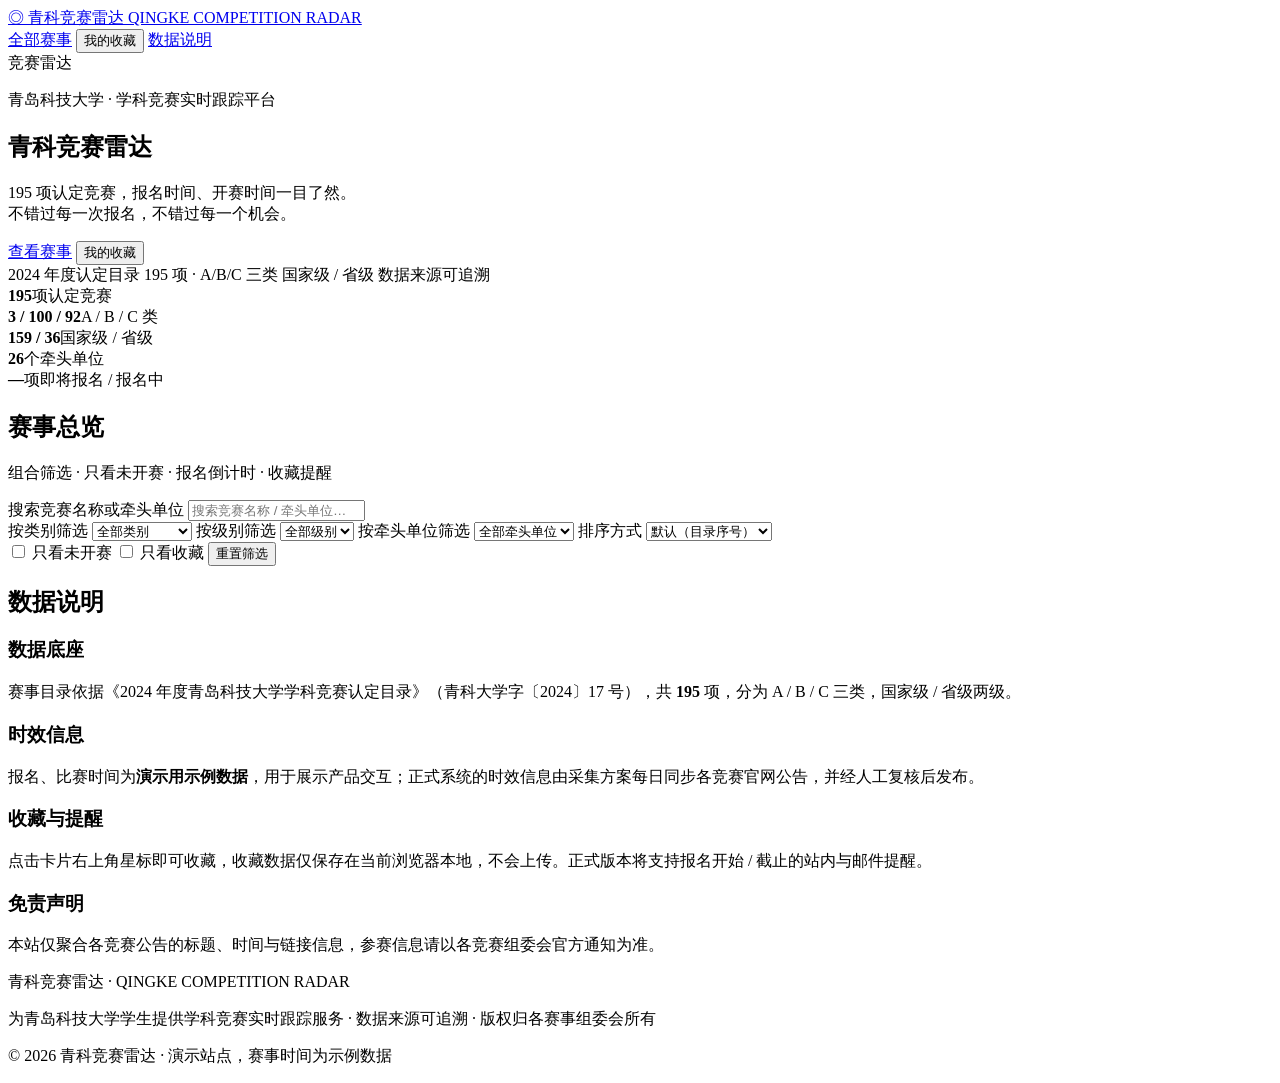
==== index.html @ 85b15bf7 "Add competition radar homepage" ====
<!DOCTYPE html>
<html lang="zh-CN">
<head>
  <meta charset="UTF-8" />
  <meta name="viewport" content="width=device-width, initial-scale=1.0" />
  <title>青科竞赛雷达 | 青岛科技大学学科竞赛实时跟踪平台</title>
  <meta name="description" content="基于《2024 年度青岛科技大学学科竞赛认定目录》（共 195 项）的学科竞赛实时跟踪平台：即将报名、报名中、报名倒计时、分类筛选与收藏提醒。" />
  <link rel="icon" href="favicon.svg" type="image/svg+xml" />
  <link rel="stylesheet" href="style.css" />
</head>
<body>
  <div class="site">
    <header class="topbar">
      <a class="brand" href="#top" id="brand-link">
        <span class="brand-mark" aria-hidden="true">◎</span>
        <span class="brand-name">青科竞赛雷达</span>
        <span class="brand-sub">QINGKE COMPETITION RADAR</span>
      </a>
      <nav class="topnav" aria-label="主导航">
        <a href="#list" id="nav-all">全部赛事</a>
        <button type="button" class="nav-link" id="nav-fav">我的收藏</button>
        <a href="#about" id="nav-about">数据说明</a>
      </nav>
    </header>

    <main id="top">
      <section class="hero">
        <span class="hero-watermark" aria-hidden="true">竞赛雷达</span>
        <div class="hero-inner">
          <p class="hero-eyebrow">青岛科技大学 · 学科竞赛实时跟踪平台</p>
          <h1 class="hero-title">青科竞赛雷达</h1>
          <div class="hero-divider" aria-hidden="true"></div>
          <p class="hero-lead">195 项认定竞赛，报名时间、开赛时间一目了然。<br class="hero-br" />不错过每一次报名，不错过每一个机会。</p>
          <div class="hero-actions">
            <a class="btn btn-primary" href="#list">查看赛事</a>
            <button type="button" class="btn btn-ghost" id="hero-fav">我的收藏</button>
          </div>
          <div class="hero-tags" aria-label="平台说明">
            <span>2024 年度认定目录</span>
            <span>195 项 · A/B/C 三类</span>
            <span>国家级 / 省级</span>
            <span>数据来源可追溯</span>
          </div>
        </div>
      </section>

      <section class="stats-strip" aria-label="数据总览">
        <div class="stat"><strong>195</strong><span>项认定竞赛</span></div>
        <div class="stat"><strong>3 / 100 / 92</strong><span>A / B / C 类</span></div>
        <div class="stat"><strong>159 / 36</strong><span>国家级 / 省级</span></div>
        <div class="stat"><strong>26</strong><span>个牵头单位</span></div>
        <div class="stat stat-hot" id="stat-upcoming"><strong>—</strong><span>项即将报名 / 报名中</span></div>
      </section>

      <section class="list" id="list">
        <div class="list-head">
          <h2 class="section-title">赛事总览</h2>
          <p class="section-sub">组合筛选 · 只看未开赛 · 报名倒计时 · 收藏提醒</p>
        </div>

        <div class="toolbar" role="search" aria-label="赛事筛选">
          <label class="search-box">
            <span class="sr-only">搜索竞赛名称或牵头单位</span>
            <input type="search" id="filter-query" placeholder="搜索竞赛名称 / 牵头单位…" />
          </label>
          <div class="toolbar-selects">
            <label class="select-wrap">
              <span class="sr-only">按类别筛选</span>
              <select id="filter-category">
                <option value="ALL">全部类别</option>
                <option value="A">A 类（重点）</option>
                <option value="B">B 类</option>
                <option value="C">C 类</option>
              </select>
            </label>
            <label class="select-wrap">
              <span class="sr-only">按级别筛选</span>
              <select id="filter-level">
                <option value="ALL">全部级别</option>
                <option value="G">国家级</option>
                <option value="S">省级</option>
              </select>
            </label>
            <label class="select-wrap">
              <span class="sr-only">按牵头单位筛选</span>
              <select id="filter-unit">
                <option value="ALL">全部牵头单位</option>
              </select>
            </label>
            <label class="select-wrap">
              <span class="sr-only">排序方式</span>
              <select id="filter-sort">
                <option value="catalog">默认（目录序号）</option>
                <option value="regEnd">报名截止最近优先</option>
                <option value="eventStart">开赛时间最早优先</option>
              </select>
            </label>
          </div>
          <div class="toolbar-toggles">
            <label class="toggle">
              <input type="checkbox" id="toggle-upcoming" />
              
              <span>只看未开赛</span>
            </label>
            <label class="toggle">
              <input type="checkbox" id="toggle-fav" />
              
              <span>只看收藏</span>
            </label>
            <button type="button" class="btn btn-small btn-ghost" id="btn-reset">重置筛选</button>
          </div>
        </div>

        <p class="result-count" id="result-count" role="status"></p>

        <ul class="cards" id="cards"></ul>

        <div class="empty" id="empty" hidden>
          <div class="empty-radar" aria-hidden="true">◎</div>
          <p>没有符合条件的赛事</p>
          <button type="button" class="btn btn-primary" id="btn-clear">清除全部筛选</button>
        </div>
      </section>

      <section class="about" id="about">
        <h2 class="section-title">数据说明</h2>
        <div class="about-grid">
          <div class="about-card">
            <h3>数据底座</h3>
            <p>赛事目录依据《2024 年度青岛科技大学学科竞赛认定目录》（青科大学字〔2024〕17 号），共 <strong>195</strong> 项，分为 A / B / C 三类，国家级 / 省级两级。</p>
          </div>
          <div class="about-card">
            <h3>时效信息</h3>
            <p>报名、比赛时间为<b>演示用示例数据</b>，用于展示产品交互；正式系统的时效信息由采集方案每日同步各竞赛官网公告，并经人工复核后发布。</p>
          </div>
          <div class="about-card">
            <h3>收藏与提醒</h3>
            <p>点击卡片右上角星标即可收藏，收藏数据仅保存在当前浏览器本地，不会上传。正式版本将支持报名开始 / 截止的站内与邮件提醒。</p>
          </div>
          <div class="about-card">
            <h3>免责声明</h3>
            <p>本站仅聚合各竞赛公告的标题、时间与链接信息，参赛信息请以各竞赛组委会官方通知为准。</p>
          </div>
        </div>
      </section>
    </main>

    <footer class="footer">
      <div class="footer-inner">
        <p class="footer-brand">青科竞赛雷达 · QINGKE COMPETITION RADAR</p>
        <p>为青岛科技大学学生提供学科竞赛实时跟踪服务 · 数据来源可追溯 · 版权归各赛事组委会所有</p>
        <p class="footer-note">© 2026 青科竞赛雷达 · 演示站点，赛事时间为示例数据</p>
      </div>
    </footer>

    <div class="modal-backdrop" id="modal-backdrop" hidden>
      <div class="modal" role="dialog" aria-modal="true" aria-labelledby="modal-title">
        <div class="modal-head">
          <div class="badges" id="modal-badges"></div>
          <button type="button" class="modal-close" id="modal-close" aria-label="关闭详情">✕</button>
        </div>
        <h3 class="modal-title" id="modal-title"></h3>
        <p class="modal-unit" id="modal-unit"></p>
        <dl class="modal-dates" id="modal-dates"></dl>
        <p class="modal-countdown" id="modal-countdown"></p>
        <p class="modal-note" id="modal-note"></p>
        <div class="modal-actions" id="modal-actions"></div>
      </div>
    </div>
  </div>

  <script src="data.js"></script>
  <script src="app.js"></script>
</body>
</html>
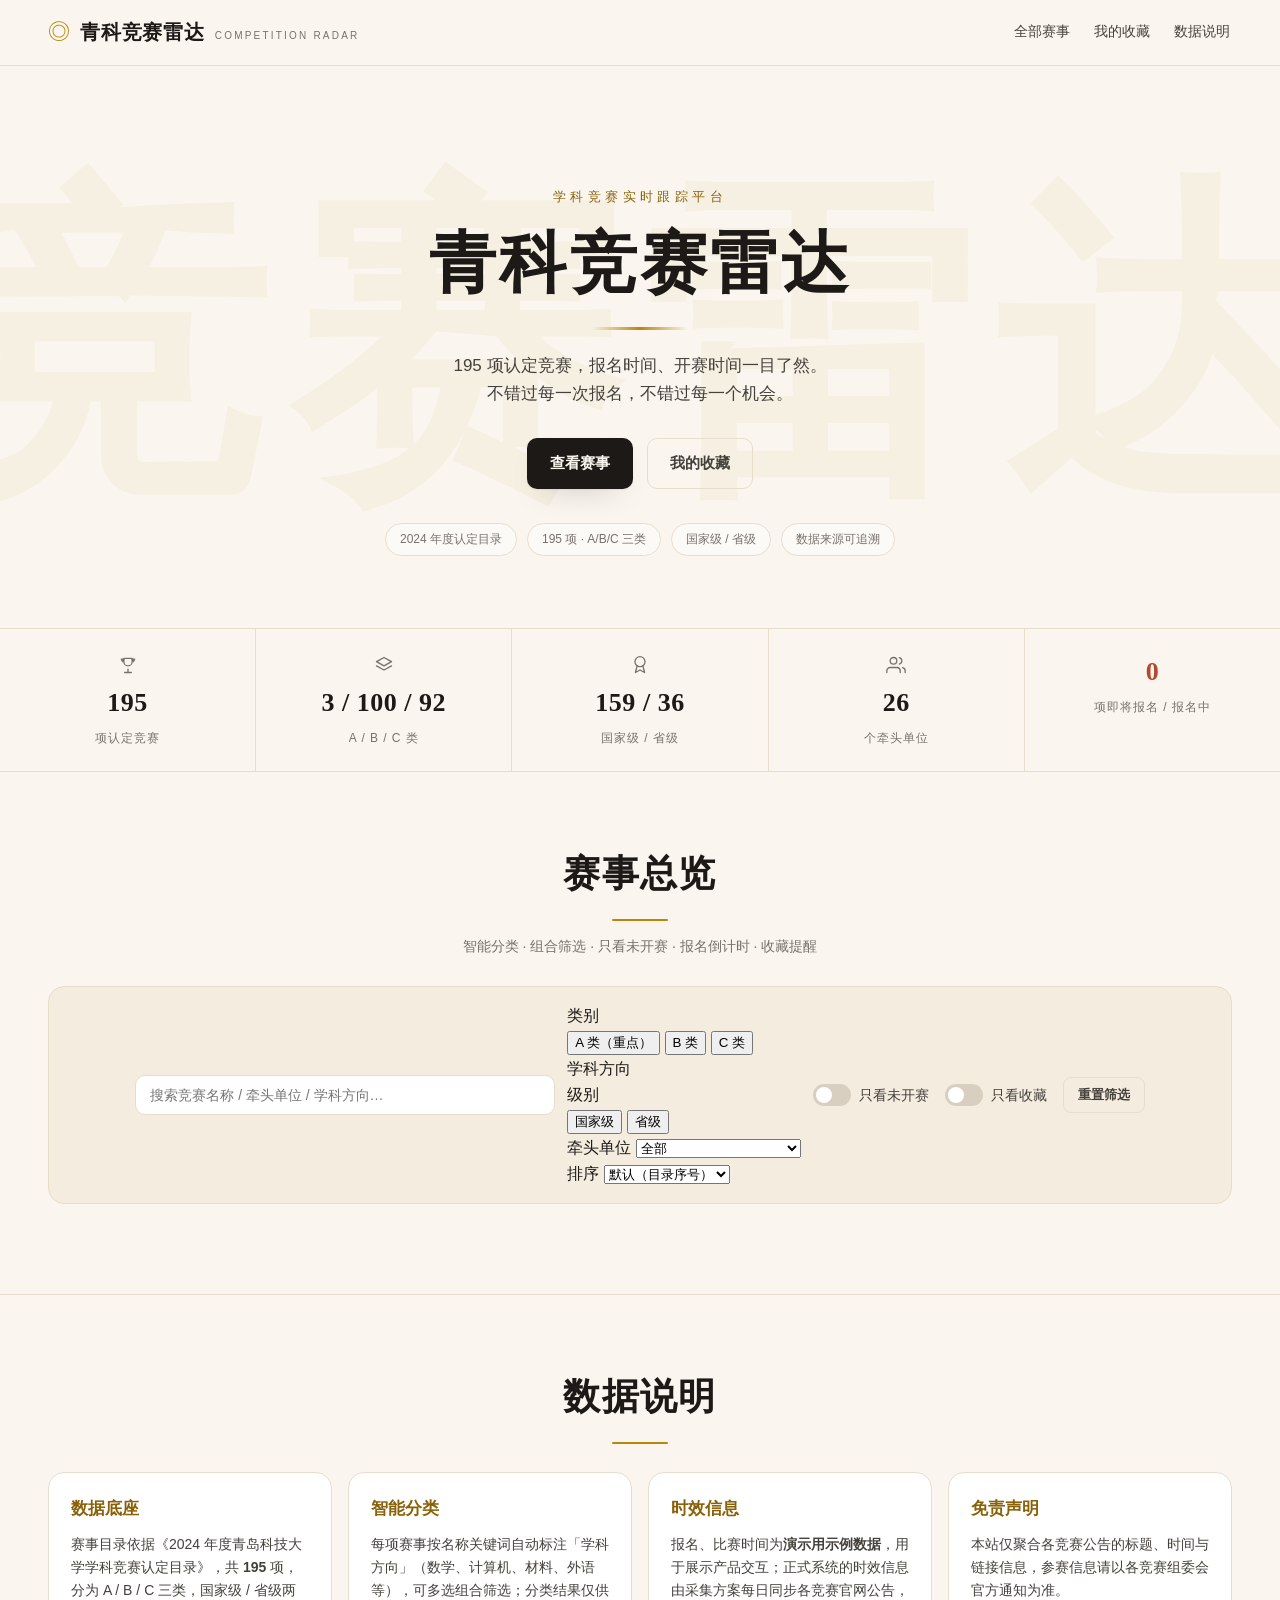
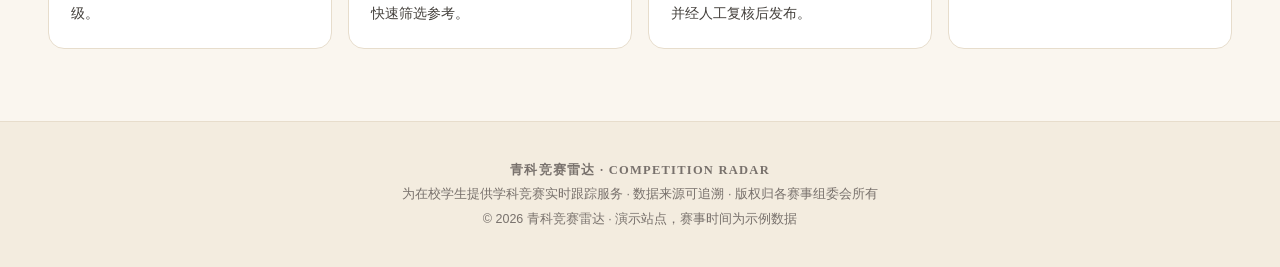
==== commit 55110234: "新版首页：美化统计区 + 智能分类筛选（类别/学科方向/级别多选）" ====
--- a/index.html
+++ b/index.html
@@ -3,8 +3,8 @@
 <head>
   <meta charset="UTF-8" />
   <meta name="viewport" content="width=device-width, initial-scale=1.0" />
-  <title>青科竞赛雷达 | 青岛科技大学学科竞赛实时跟踪平台</title>
-  <meta name="description" content="基于《2024 年度青岛科技大学学科竞赛认定目录》（共 195 项）的学科竞赛实时跟踪平台：即将报名、报名中、报名倒计时、分类筛选与收藏提醒。" />
+  <title>青科竞赛雷达 | 学科竞赛实时跟踪平台</title>
+  <meta name="description" content="学科竞赛实时跟踪平台：即将报名、报名中、报名倒计时、智能分类筛选与收藏提醒。数据可通过导入工具从各类认定目录文件生成。" />
   <link rel="icon" href="favicon.svg" type="image/svg+xml" />
   <link rel="stylesheet" href="style.css" />
 </head>
@@ -14,7 +14,7 @@
       <a class="brand" href="#top" id="brand-link">
         <span class="brand-mark" aria-hidden="true">◎</span>
         <span class="brand-name">青科竞赛雷达</span>
-        <span class="brand-sub">QINGKE COMPETITION RADAR</span>
+        <span class="brand-sub">COMPETITION RADAR</span>
       </a>
       <nav class="topnav" aria-label="主导航">
         <a href="#list" id="nav-all">全部赛事</a>
@@ -27,84 +27,116 @@
       <section class="hero">
         <span class="hero-watermark" aria-hidden="true">竞赛雷达</span>
         <div class="hero-inner">
-          <p class="hero-eyebrow">青岛科技大学 · 学科竞赛实时跟踪平台</p>
+          <p class="hero-eyebrow" id="hero-eyebrow">学科竞赛实时跟踪平台</p>
           <h1 class="hero-title">青科竞赛雷达</h1>
           <div class="hero-divider" aria-hidden="true"></div>
-          <p class="hero-lead">195 项认定竞赛，报名时间、开赛时间一目了然。<br class="hero-br" />不错过每一次报名，不错过每一个机会。</p>
+          <p class="hero-lead" id="hero-lead">195 项认定竞赛，报名时间、开赛时间一目了然。<br class="hero-br" />不错过每一次报名，不错过每一个机会。</p>
           <div class="hero-actions">
             <a class="btn btn-primary" href="#list">查看赛事</a>
             <button type="button" class="btn btn-ghost" id="hero-fav">我的收藏</button>
           </div>
           <div class="hero-tags" aria-label="平台说明">
-            <span>2024 年度认定目录</span>
-            <span>195 项 · A/B/C 三类</span>
-            <span>国家级 / 省级</span>
+            <span id="hero-tag-year">2024 年度认定目录</span>
+            <span id="hero-tag-count">195 项 · A/B/C 三类</span>
+            <span id="hero-tag-level">国家级 / 省级</span>
             <span>数据来源可追溯</span>
           </div>
         </div>
       </section>
 
       <section class="stats-strip" aria-label="数据总览">
-        <div class="stat"><strong>195</strong><span>项认定竞赛</span></div>
-        <div class="stat"><strong>3 / 100 / 92</strong><span>A / B / C 类</span></div>
-        <div class="stat"><strong>159 / 36</strong><span>国家级 / 省级</span></div>
-        <div class="stat"><strong>26</strong><span>个牵头单位</span></div>
-        <div class="stat stat-hot" id="stat-upcoming"><strong>—</strong><span>项即将报名 / 报名中</span></div>
+        <div class="stat">
+          <span class="stat-icon" aria-hidden="true">
+            <svg viewBox="0 0 24 24" width="20" height="20" fill="none" stroke="currentColor" stroke-width="1.6" stroke-linecap="round" stroke-linejoin="round"><path d="M8 21h8M12 17v4M7 4h10v4a5 5 0 0 1-10 0V4z"/><path d="M17 5h3l-1.5 3L17 5zM7 5H4l1.5 3L7 5z"/></svg>
+          </span>
+          <strong class="stat-num" id="stat-total">195</strong>
+          <span class="stat-label">项认定竞赛</span>
+        </div>
+        <div class="stat">
+          <span class="stat-icon" aria-hidden="true">
+            <svg viewBox="0 0 24 24" width="20" height="20" fill="none" stroke="currentColor" stroke-width="1.6" stroke-linecap="round" stroke-linejoin="round"><path d="M12 3l9 5-9 5-9-5 9-5z"/><path d="M3 13l9 5 9-5"/></svg>
+          </span>
+          <strong class="stat-num">3 / 100 / 92</strong>
+          <span class="stat-label">A / B / C 类</span>
+        </div>
+        <div class="stat">
+          <span class="stat-icon" aria-hidden="true">
+            <svg viewBox="0 0 24 24" width="20" height="20" fill="none" stroke="currentColor" stroke-width="1.6" stroke-linecap="round" stroke-linejoin="round"><circle cx="12" cy="8" r="6"/><path d="M15.5 13l2 8-5.5-3-5.5 3 2-8"/></svg>
+          </span>
+          <strong class="stat-num">159 / 36</strong>
+          <span class="stat-label">国家级 / 省级</span>
+        </div>
+        <div class="stat">
+          <span class="stat-icon" aria-hidden="true">
+            <svg viewBox="0 0 24 24" width="20" height="20" fill="none" stroke="currentColor" stroke-width="1.6" stroke-linecap="round" stroke-linejoin="round"><path d="M17 21v-2a4 4 0 0 0-4-4H5a4 4 0 0 0-4 4v2"/><circle cx="9" cy="7" r="4"/><path d="M23 21v-2a4 4 0 0 0-3-3.87M16 3.13a4 4 0 0 1 0 7.75"/></svg>
+          </span>
+          <strong class="stat-num" id="stat-units">26</strong>
+          <span class="stat-label">个牵头单位</span>
+        </div>
+        <div class="stat stat-hot" id="stat-upcoming">
+          <span class="stat-icon" aria-hidden="true">
+            <svg viewBox="0 0 24 24" width="20" height="20" fill="none" stroke="currentColor" stroke-width="1.6" stroke-linecap="round" stroke-linejoin="round"><path d="M18 8a6 6 0 0 0-12 0c0 7-3 9-3 9h18s-3-2-3-9"/><path d="M13.7 21a2 2 0 0 1-3.4 0"/></svg>
+          </span>
+          <strong class="stat-num">—</strong>
+          <span class="stat-label">项即将报名 / 报名中</span>
+        </div>
       </section>
 
       <section class="list" id="list">
         <div class="list-head">
           <h2 class="section-title">赛事总览</h2>
-          <p class="section-sub">组合筛选 · 只看未开赛 · 报名倒计时 · 收藏提醒</p>
+          <p class="section-sub">智能分类 · 组合筛选 · 只看未开赛 · 报名倒计时 · 收藏提醒</p>
         </div>
 
         <div class="toolbar" role="search" aria-label="赛事筛选">
           <label class="search-box">
             <span class="sr-only">搜索竞赛名称或牵头单位</span>
-            <input type="search" id="filter-query" placeholder="搜索竞赛名称 / 牵头单位…" />
+            <input type="search" id="filter-query" placeholder="搜索竞赛名称 / 牵头单位 / 学科方向…" />
           </label>
-          <div class="toolbar-selects">
-            <label class="select-wrap">
-              <span class="sr-only">按类别筛选</span>
-              <select id="filter-category">
-                <option value="ALL">全部类别</option>
-                <option value="A">A 类（重点）</option>
-                <option value="B">B 类</option>
-                <option value="C">C 类</option>
+
+          <div class="chip-groups">
+            <div class="chip-group">
+              <span class="chip-group-label">类别</span>
+              <div class="chips" id="chips-category" role="group" aria-label="按类别多选">
+                <button type="button" class="chip" data-cat="A">A 类（重点）</button>
+                <button type="button" class="chip" data-cat="B">B 类</button>
+                <button type="button" class="chip" data-cat="C">C 类</button>
+              </div>
+            </div>
+            <div class="chip-group">
+              <span class="chip-group-label">学科方向</span>
+              <div class="chips chips-fields" id="chips-field" role="group" aria-label="按学科方向多选"></div>
+            </div>
+            <div class="chip-group">
+              <span class="chip-group-label">级别</span>
+              <div class="chips" id="chips-level" role="group" aria-label="按级别多选">
+                <button type="button" class="chip" data-level="G">国家级</button>
+                <button type="button" class="chip" data-level="S">省级</button>
+              </div>
+            </div>
+            <div class="chip-group">
+              <span class="chip-group-label">牵头单位</span>
+              <select id="filter-unit" class="select">
+                <option value="ALL">全部</option>
               </select>
-            </label>
-            <label class="select-wrap">
-              <span class="sr-only">按级别筛选</span>
-              <select id="filter-level">
-                <option value="ALL">全部级别</option>
-                <option value="G">国家级</option>
-                <option value="S">省级</option>
-              </select>
-            </label>
-            <label class="select-wrap">
-              <span class="sr-only">按牵头单位筛选</span>
-              <select id="filter-unit">
-                <option value="ALL">全部牵头单位</option>
-              </select>
-            </label>
-            <label class="select-wrap">
-              <span class="sr-only">排序方式</span>
-              <select id="filter-sort">
+            </div>
+            <div class="chip-group">
+              <span class="chip-group-label">排序</span>
+              <select id="filter-sort" class="select">
                 <option value="catalog">默认（目录序号）</option>
                 <option value="regEnd">报名截止最近优先</option>
                 <option value="eventStart">开赛时间最早优先</option>
               </select>
-            </label>
-          </div>
+            </div>
+          </div>
+
           <div class="toolbar-toggles">
             <label class="toggle">
               <input type="checkbox" id="toggle-upcoming" />
-              
               <span>只看未开赛</span>
             </label>
             <label class="toggle">
               <input type="checkbox" id="toggle-fav" />
-              
               <span>只看收藏</span>
             </label>
             <button type="button" class="btn btn-small btn-ghost" id="btn-reset">重置筛选</button>
@@ -127,17 +159,17 @@
         <div class="about-grid">
           <div class="about-card">
             <h3>数据底座</h3>
-            <p>赛事目录依据《2024 年度青岛科技大学学科竞赛认定目录》（青科大学字〔2024〕17 号），共 <strong>195</strong> 项，分为 A / B / C 三类，国家级 / 省级两级。</p>
+            <p id="about-base">赛事目录依据《2024 年度青岛科技大学学科竞赛认定目录》，共 <strong>195</strong> 项，分为 A / B / C 三类，国家级 / 省级两级。</p>
+          </div>
+          <div class="about-card">
+            <h3>智能分类</h3>
+            <p>每项赛事按名称关键词自动标注「学科方向」（数学、计算机、材料、外语等），可多选组合筛选；分类结果仅供快速筛选参考。</p>
           </div>
           <div class="about-card">
             <h3>时效信息</h3>
             <p>报名、比赛时间为<b>演示用示例数据</b>，用于展示产品交互；正式系统的时效信息由采集方案每日同步各竞赛官网公告，并经人工复核后发布。</p>
           </div>
           <div class="about-card">
-            <h3>收藏与提醒</h3>
-            <p>点击卡片右上角星标即可收藏，收藏数据仅保存在当前浏览器本地，不会上传。正式版本将支持报名开始 / 截止的站内与邮件提醒。</p>
-          </div>
-          <div class="about-card">
             <h3>免责声明</h3>
             <p>本站仅聚合各竞赛公告的标题、时间与链接信息，参赛信息请以各竞赛组委会官方通知为准。</p>
           </div>
@@ -147,8 +179,8 @@
 
     <footer class="footer">
       <div class="footer-inner">
-        <p class="footer-brand">青科竞赛雷达 · QINGKE COMPETITION RADAR</p>
-        <p>为青岛科技大学学生提供学科竞赛实时跟踪服务 · 数据来源可追溯 · 版权归各赛事组委会所有</p>
+        <p class="footer-brand">青科竞赛雷达 · COMPETITION RADAR</p>
+        <p>为在校学生提供学科竞赛实时跟踪服务 · 数据来源可追溯 · 版权归各赛事组委会所有</p>
         <p class="footer-note">© 2026 青科竞赛雷达 · 演示站点，赛事时间为示例数据</p>
       </div>
     </footer>
--- a/style.css
+++ b/style.css
@@ -0,0 +1,267 @@
+/* ============================================================
+   青科竞赛雷达 · Design System v4.6
+   风格：Exaggerated Minimalism（夸张极简）
+   纸张暖白 + 墨黑 + 金线，中文衬线大标题
+   ============================================================ */
+
+:root {
+  --paper: #faf6ef;
+  --paper-2: #f3ecdf;
+  --ink: #1c1917;
+  --ink-2: #44403c;
+  --muted: #78716c;
+  --line: #e7ddcc;
+  --gold: #b8860b;
+  --gold-deep: #8a6108;
+  --gold-soft: #f0e3c2;
+  --cat-a: #b5482d;
+  --cat-b: #2f5da8;
+  --cat-c: #3e7a4e;
+  --ok: #2f7d4f;
+  --warn: #b8860b;
+  --shadow: 0 1px 2px rgba(28, 25, 23, 0.05), 0 12px 32px -18px rgba(28, 25, 23, 0.35);
+  --shadow-lift: 0 2px 6px rgba(28, 25, 23, 0.07), 0 22px 44px -20px rgba(28, 25, 23, 0.4);
+  --font-serif: "Noto Serif SC", "Source Han Serif SC", "Songti SC", "STSong", "SimSun", serif;
+  --font-sans: -apple-system, BlinkMacSystemFont, "PingFang SC", "Microsoft YaHei", "Segoe UI", sans-serif;
+}
+
+* { box-sizing: border-box; }
+html { scroll-behavior: smooth; }
+body {
+  margin: 0;
+  background: var(--paper);
+  color: var(--ink);
+  font-family: var(--font-sans);
+  line-height: 1.65;
+  -webkit-font-smoothing: antialiased;
+}
+a { color: inherit; }
+button { font-family: inherit; cursor: pointer; }
+:focus-visible { outline: 2px solid var(--gold); outline-offset: 2px; border-radius: 4px; }
+
+.sr-only {
+  position: absolute; width: 1px; height: 1px; padding: 0; margin: -1px;
+  overflow: hidden; clip: rect(0 0 0 0); white-space: nowrap; border: 0;
+}
+
+/* 顶栏 */
+.topbar {
+  position: sticky; top: 0; z-index: 40;
+  display: flex; align-items: center; justify-content: space-between; gap: 16px;
+  padding: 14px clamp(16px, 4vw, 48px);
+  background: rgba(250, 246, 239, 0.86);
+  backdrop-filter: blur(10px);
+  border-bottom: 1px solid var(--line);
+}
+.brand { display: flex; align-items: baseline; gap: 10px; text-decoration: none; }
+.brand-mark { font-size: 22px; color: var(--gold); line-height: 1; }
+.brand-name { font-family: var(--font-serif); font-size: 20px; font-weight: 700; letter-spacing: 0.04em; }
+.brand-sub { font-size: 10px; letter-spacing: 0.22em; color: var(--muted); text-transform: uppercase; }
+.topnav { display: flex; align-items: center; gap: 20px; }
+.topnav a, .nav-link {
+  background: none; border: 0; padding: 6px 2px; font-size: 14px; color: var(--ink-2);
+  text-decoration: none; border-bottom: 2px solid transparent; transition: color 0.2s, border-color 0.2s;
+}
+.topnav a:hover, .nav-link:hover { color: var(--ink); border-bottom-color: var(--gold); }
+
+/* Hero */
+.hero {
+  position: relative; overflow: hidden;
+  padding: clamp(64px, 10vw, 120px) clamp(16px, 4vw, 48px) clamp(48px, 6vw, 72px);
+  text-align: center;
+}
+.hero-watermark {
+  position: absolute; inset: 0; display: flex; align-items: center; justify-content: center;
+  font-family: var(--font-serif); font-size: clamp(120px, 26vw, 340px); font-weight: 900;
+  color: rgba(184, 134, 11, 0.055); letter-spacing: 0.06em;
+  user-select: none; pointer-events: none; white-space: nowrap;
+}
+.hero-inner { position: relative; max-width: 820px; margin: 0 auto; }
+.hero-eyebrow { margin: 0 0 18px; font-size: 13px; letter-spacing: 0.34em; text-transform: uppercase; color: var(--gold-deep); }
+.hero-title {
+  margin: 0; font-family: var(--font-serif);
+  font-size: clamp(3rem, 8vw, 4.2rem); font-weight: 900; line-height: 1.12;
+  letter-spacing: 0.05em; color: var(--ink);
+}
+.hero-divider { width: 96px; height: 3px; margin: 26px auto 22px; background: linear-gradient(90deg, transparent, var(--gold), transparent); border-radius: 2px; }
+.hero-lead { margin: 0 auto; max-width: 560px; font-size: 17px; color: var(--ink-2); }
+.hero-actions { display: flex; justify-content: center; gap: 14px; margin-top: 30px; flex-wrap: wrap; }
+.hero-tags { display: flex; justify-content: center; gap: 10px; flex-wrap: wrap; margin-top: 34px; }
+.hero-tags span { font-size: 12px; color: var(--muted); padding: 6px 14px; border: 1px solid var(--line); border-radius: 999px; background: rgba(255, 255, 255, 0.5); }
+
+/* 按钮 */
+.btn {
+  display: inline-flex; align-items: center; gap: 8px; border: 1px solid transparent;
+  border-radius: 10px; padding: 12px 22px; font-size: 15px; font-weight: 600;
+  text-decoration: none; transition: transform 0.15s, box-shadow 0.2s, background 0.2s, border-color 0.2s;
+}
+.btn:active { transform: translateY(1px); }
+.btn-primary { background: var(--ink); color: var(--paper); box-shadow: var(--shadow); }
+.btn-primary:hover { background: #000; transform: translateY(-1px); }
+.btn-ghost { background: transparent; border-color: var(--line); color: var(--ink-2); }
+.btn-ghost:hover { border-color: var(--gold); color: var(--ink); }
+.btn-small { padding: 8px 14px; font-size: 13px; border-radius: 8px; }
+/* 数据总览 */
+.stats-strip { display: grid; grid-template-columns: repeat(5, 1fr); gap: 1px; background: var(--line); border-top: 1px solid var(--line); border-bottom: 1px solid var(--line); }
+.stat { background: var(--paper); padding: 22px 12px; text-align: center; }
+.stat strong { display: block; font-family: var(--font-serif); font-size: 26px; font-weight: 800; color: var(--ink); letter-spacing: 0.02em; }
+.stat span { display: block; margin-top: 4px; font-size: 12px; color: var(--muted); letter-spacing: 0.08em; }
+.stat-hot strong { color: var(--cat-a); }
+
+/* 列表区 */
+.list { padding: clamp(40px, 6vw, 72px) clamp(16px, 4vw, 48px); max-width: 1280px; margin: 0 auto; }
+.list-head { text-align: center; margin-bottom: 28px; }
+.section-title { margin: 0; font-family: var(--font-serif); font-size: clamp(1.7rem, 3.6vw, 2.3rem); font-weight: 800; letter-spacing: 0.04em; }
+.section-title::after { content: ""; display: block; width: 56px; height: 2px; margin: 14px auto 0; background: var(--gold); border-radius: 2px; }
+.section-sub { margin: 14px 0 0; color: var(--muted); font-size: 14px; }
+
+/* 筛选工具栏 */
+.toolbar {
+  display: flex; flex-wrap: wrap; gap: 12px; align-items: center; justify-content: center;
+  padding: 16px; background: var(--paper-2); border: 1px solid var(--line);
+  border-radius: 16px; margin-bottom: 14px;
+}
+.search-box { flex: 1 1 260px; max-width: 420px; }
+.search-box input {
+  width: 100%; padding: 11px 14px; border: 1px solid var(--line); border-radius: 10px;
+  background: #fff; font-size: 14px; color: var(--ink);
+}
+.search-box input:focus { outline: 2px solid var(--gold); outline-offset: 1px; border-color: var(--gold); }
+.toolbar-selects { display: flex; gap: 10px; flex-wrap: wrap; }
+.select-wrap select { padding: 10px 12px; border: 1px solid var(--line); border-radius: 10px; background: #fff; font-size: 14px; color: var(--ink); cursor: pointer; }
+.toolbar-toggles { display: flex; align-items: center; gap: 16px; flex-wrap: wrap; }
+.toggle { display: inline-flex; align-items: center; gap: 8px; font-size: 14px; color: var(--ink-2); cursor: pointer; user-select: none; }
+.toggle input {
+  appearance: none;
+  -webkit-appearance: none;
+  width: 38px;
+  height: 22px;
+  margin: 0;
+  flex: none;
+  border-radius: 999px;
+  background: #d8cfc0;
+  position: relative;
+  transition: background 0.2s;
+  cursor: pointer;
+}
+.toggle input::after {
+  content: "";
+  position: absolute;
+  top: 3px;
+  left: 3px;
+  width: 16px;
+  height: 16px;
+  border-radius: 50%;
+  background: #fff;
+  transition: transform 0.2s;
+}
+.toggle input:checked { background: var(--gold); }
+.toggle input:checked::after { transform: translateX(16px); }
+.toggle input:focus-visible { outline: 2px solid var(--gold); outline-offset: 2px; }
+.result-count { margin: 6px 2px 18px; font-size: 13px; color: var(--muted); }
+.result-count strong { color: var(--ink); font-size: 15px; }
+
+/* 卡片 */
+.cards { list-style: none; margin: 0; padding: 0; display: grid; grid-template-columns: repeat(auto-fill, minmax(320px, 1fr)); gap: 18px; }
+.card {
+  display: flex; flex-direction: column; background: #fff; border: 1px solid var(--line);
+  border-radius: 16px; padding: 18px 18px 16px; box-shadow: var(--shadow);
+  transition: transform 0.2s, box-shadow 0.2s;
+}
+.card:hover { transform: translateY(-3px); box-shadow: var(--shadow-lift); }
+.card-top { display: flex; align-items: flex-start; justify-content: space-between; gap: 10px; }
+.badges { display: flex; gap: 6px; flex-wrap: wrap; }
+.badge { display: inline-flex; align-items: center; font-size: 11px; font-weight: 700; letter-spacing: 0.04em; padding: 3px 9px; border-radius: 999px; white-space: nowrap; }
+.cat-A { background: rgba(181, 72, 45, 0.12); color: var(--cat-a); }
+.cat-B { background: rgba(47, 93, 168, 0.12); color: var(--cat-b); }
+.cat-C { background: rgba(62, 122, 78, 0.12); color: var(--cat-c); }
+.lvl-G { background: var(--gold-soft); color: var(--gold-deep); }
+.lvl-S { background: #eee9e0; color: var(--muted); }
+.status-upcoming { background: #fff3d6; color: var(--warn); }
+.status-open { background: #e2f2e7; color: var(--ok); }
+.status-ended { background: #eee9e0; color: #9a938a; }
+.fav-btn { border: 0; background: none; padding: 4px; color: #c4b9a6; transition: color 0.2s, transform 0.15s; }
+.fav-btn:hover { color: var(--gold); transform: scale(1.08); }
+.fav-btn.is-fav { color: var(--gold); }
+.card-title { margin: 14px 0 6px; font-family: var(--font-serif); font-size: 18px; line-height: 1.45; }
+.card-title-btn { border: 0; background: none; padding: 0; text-align: left; font: inherit; font-weight: 700; color: var(--ink); }
+.card-title-btn:hover { color: var(--gold-deep); }
+.card-unit { display: flex; align-items: center; gap: 6px; margin: 0 0 12px; font-size: 13px; color: var(--muted); }
+.card-dates { margin: 0; display: grid; gap: 8px; }
+.card-dates > div { display: flex; align-items: center; justify-content: space-between; gap: 10px; font-size: 13px; }
+.card-dates dt { display: inline-flex; align-items: center; gap: 5px; color: var(--muted); }
+.card-dates dd { margin: 0; color: var(--ink-2); font-variant-numeric: tabular-nums; }
+.countdown { margin: 12px 0 14px; font-size: 13px; font-weight: 700; letter-spacing: 0.02em; }
+.countdown-upcoming { color: var(--warn); }
+.countdown-open { color: var(--ok); }
+.countdown-ended { color: #9a938a; }
+.card-actions { display: flex; align-items: center; justify-content: space-between; gap: 10px; margin-top: auto; padding-top: 14px; border-top: 1px dashed var(--line); }
+.official-muted { font-size: 12px; color: #a39a8c; }
+
+/* 空状态 */
+.empty { text-align: center; padding: 60px 20px; color: var(--muted); }
+.empty-radar { font-size: 52px; color: var(--gold); opacity: 0.5; margin-bottom: 10px; }
+.empty p { margin: 0 0 18px; }
+/* 数据说明 */
+.about { max-width: 1280px; margin: 0 auto; padding: clamp(40px, 6vw, 72px) clamp(16px, 4vw, 48px); border-top: 1px solid var(--line); }
+.about .section-title { text-align: center; margin-bottom: 28px; }
+.about-grid { display: grid; grid-template-columns: repeat(auto-fit, minmax(260px, 1fr)); gap: 16px; }
+.about-card { background: #fff; border: 1px solid var(--line); border-radius: 16px; padding: 22px; }
+.about-card h3 { margin: 0 0 10px; font-family: var(--font-serif); font-size: 17px; color: var(--gold-deep); }
+.about-card p { margin: 0; font-size: 14px; color: var(--ink-2); }
+
+/* 页脚 */
+.footer { border-top: 1px solid var(--line); background: var(--paper-2); padding: 34px clamp(16px, 4vw, 48px); }
+.footer-inner { max-width: 1280px; margin: 0 auto; text-align: center; }
+.footer-brand { margin: 0 0 6px; font-family: var(--font-serif); font-weight: 700; letter-spacing: 0.1em; }
+.footer p { margin: 4px 0; font-size: 12.5px; color: var(--muted); }
+
+/* 详情弹窗 */
+.modal-backdrop {
+  position: fixed; inset: 0; z-index: 60; background: rgba(28, 25, 23, 0.5);
+  backdrop-filter: blur(3px); display: flex; align-items: center; justify-content: center; padding: 20px;
+}
+
+.modal-backdrop[hidden] {
+  display: none;
+}
+.modal {
+  width: min(560px, 100%); max-height: 86vh; overflow: auto; background: var(--paper);
+  border-radius: 20px; padding: 26px; box-shadow: var(--shadow-lift);
+  animation: modal-in 0.18s ease-out;
+}
+@keyframes modal-in {
+  from { opacity: 0; transform: translateY(10px) scale(0.98); }
+  to { opacity: 1; transform: none; }
+}
+.modal-head { display: flex; justify-content: space-between; align-items: flex-start; gap: 12px; }
+.modal-close { border: 0; background: #fff; width: 32px; height: 32px; border-radius: 50%; font-size: 14px; color: var(--muted); box-shadow: var(--shadow); flex: none; }
+.modal-close:hover { color: var(--ink); }
+.modal-title { margin: 16px 0 4px; font-family: var(--font-serif); font-size: 22px; line-height: 1.4; }
+.modal-unit { margin: 0 0 16px; font-size: 14px; color: var(--muted); }
+.modal-dates { margin: 0 0 14px; display: grid; gap: 8px; }
+.modal-dates > div { display: flex; justify-content: space-between; gap: 12px; font-size: 14px; padding: 8px 0; border-bottom: 1px dashed var(--line); }
+.modal-dates dt { color: var(--muted); }
+.modal-dates dd { margin: 0; font-variant-numeric: tabular-nums; }
+.modal-countdown { margin: 0 0 14px; font-weight: 700; font-size: 14px; }
+.modal-note { margin: 0 0 20px; font-size: 14px; color: var(--ink-2); background: #fff; border: 1px solid var(--line); border-radius: 12px; padding: 12px 14px; }
+.modal-actions { display: flex; gap: 12px; flex-wrap: wrap; }
+
+/* 响应式 */
+@media (max-width: 860px) {
+  .stats-strip { grid-template-columns: repeat(2, 1fr); }
+  .topbar { flex-direction: column; align-items: flex-start; }
+  .brand-sub { display: none; }
+}
+@media (max-width: 560px) {
+  .cards { grid-template-columns: 1fr; }
+  .toolbar { flex-direction: column; align-items: stretch; }
+  .search-box { max-width: none; }
+  .toolbar-selects { display: grid; grid-template-columns: 1fr 1fr; }
+  .toolbar-toggles { justify-content: space-between; }
+  .hero-title { font-size: 2.6rem; }
+}
+@media (prefers-reduced-motion: reduce) {
+  html { scroll-behavior: auto; }
+  * { animation: none !important; transition: none !important; }
+}
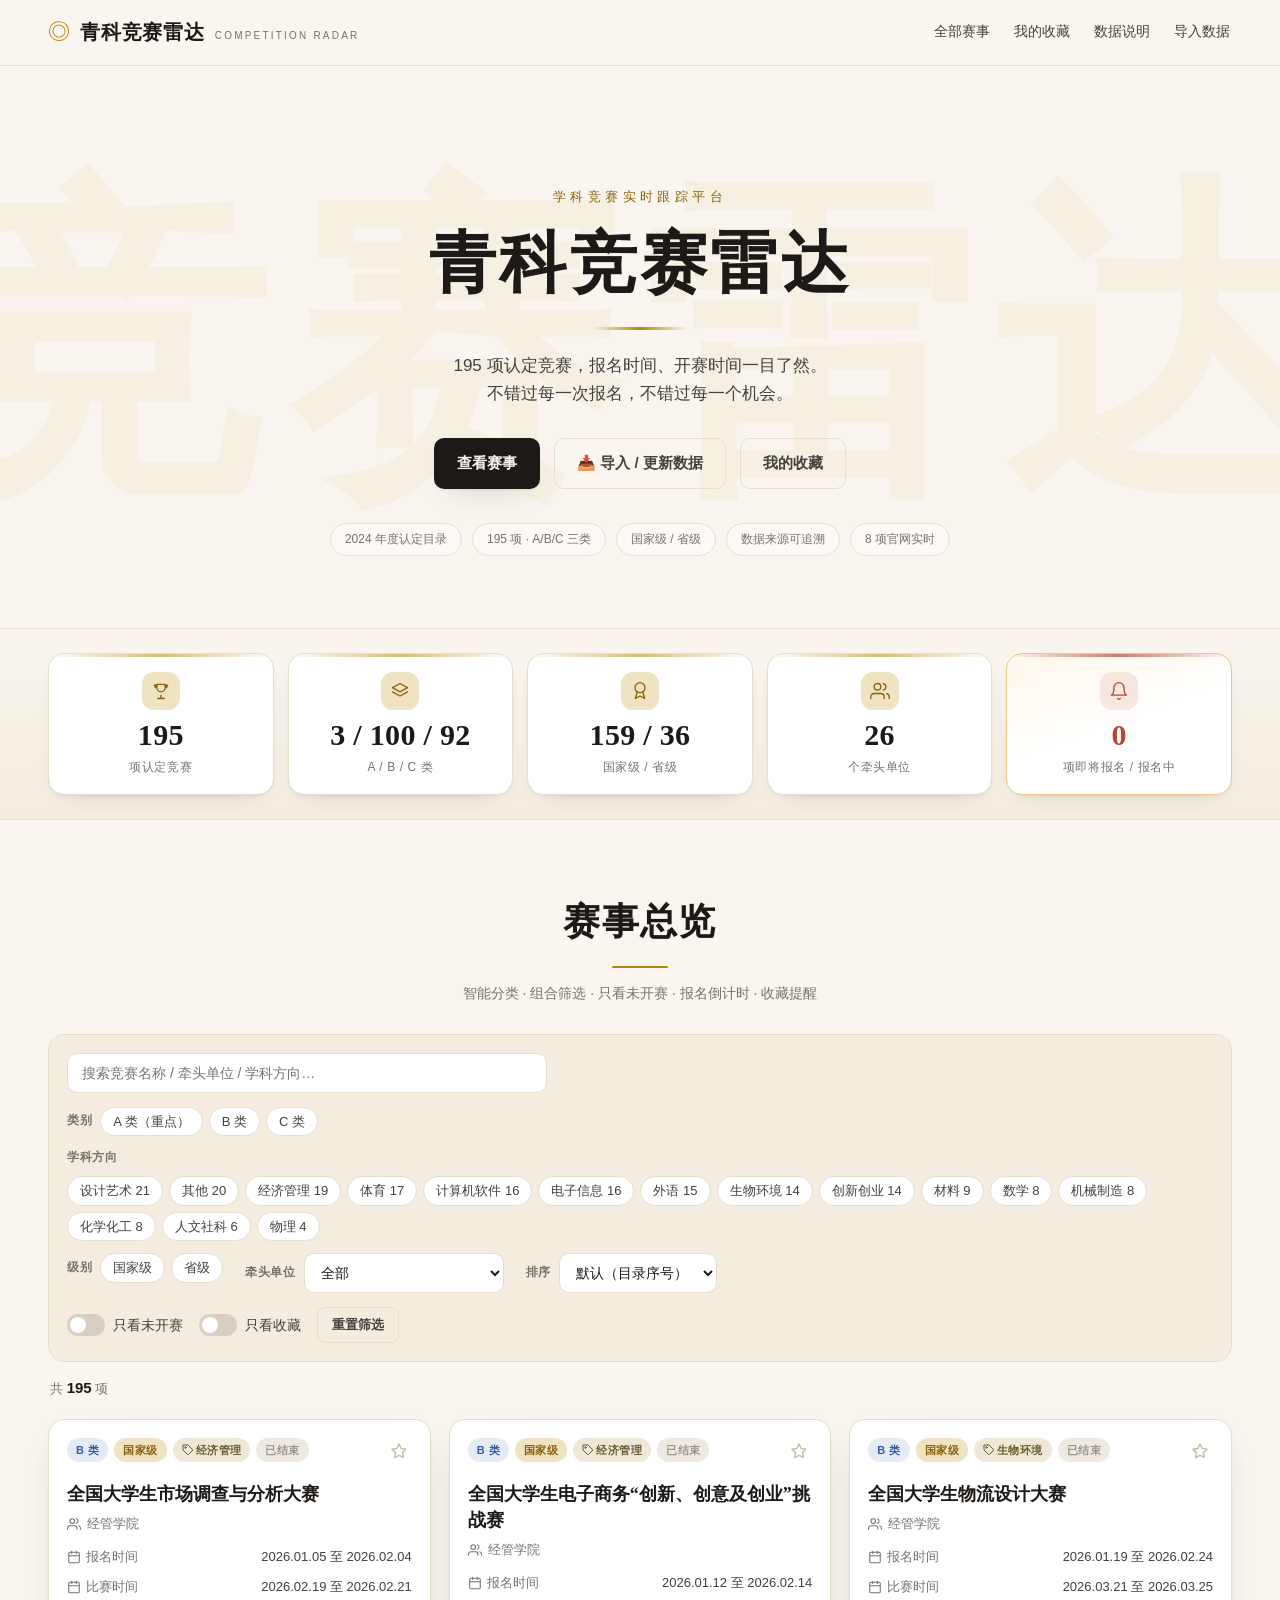
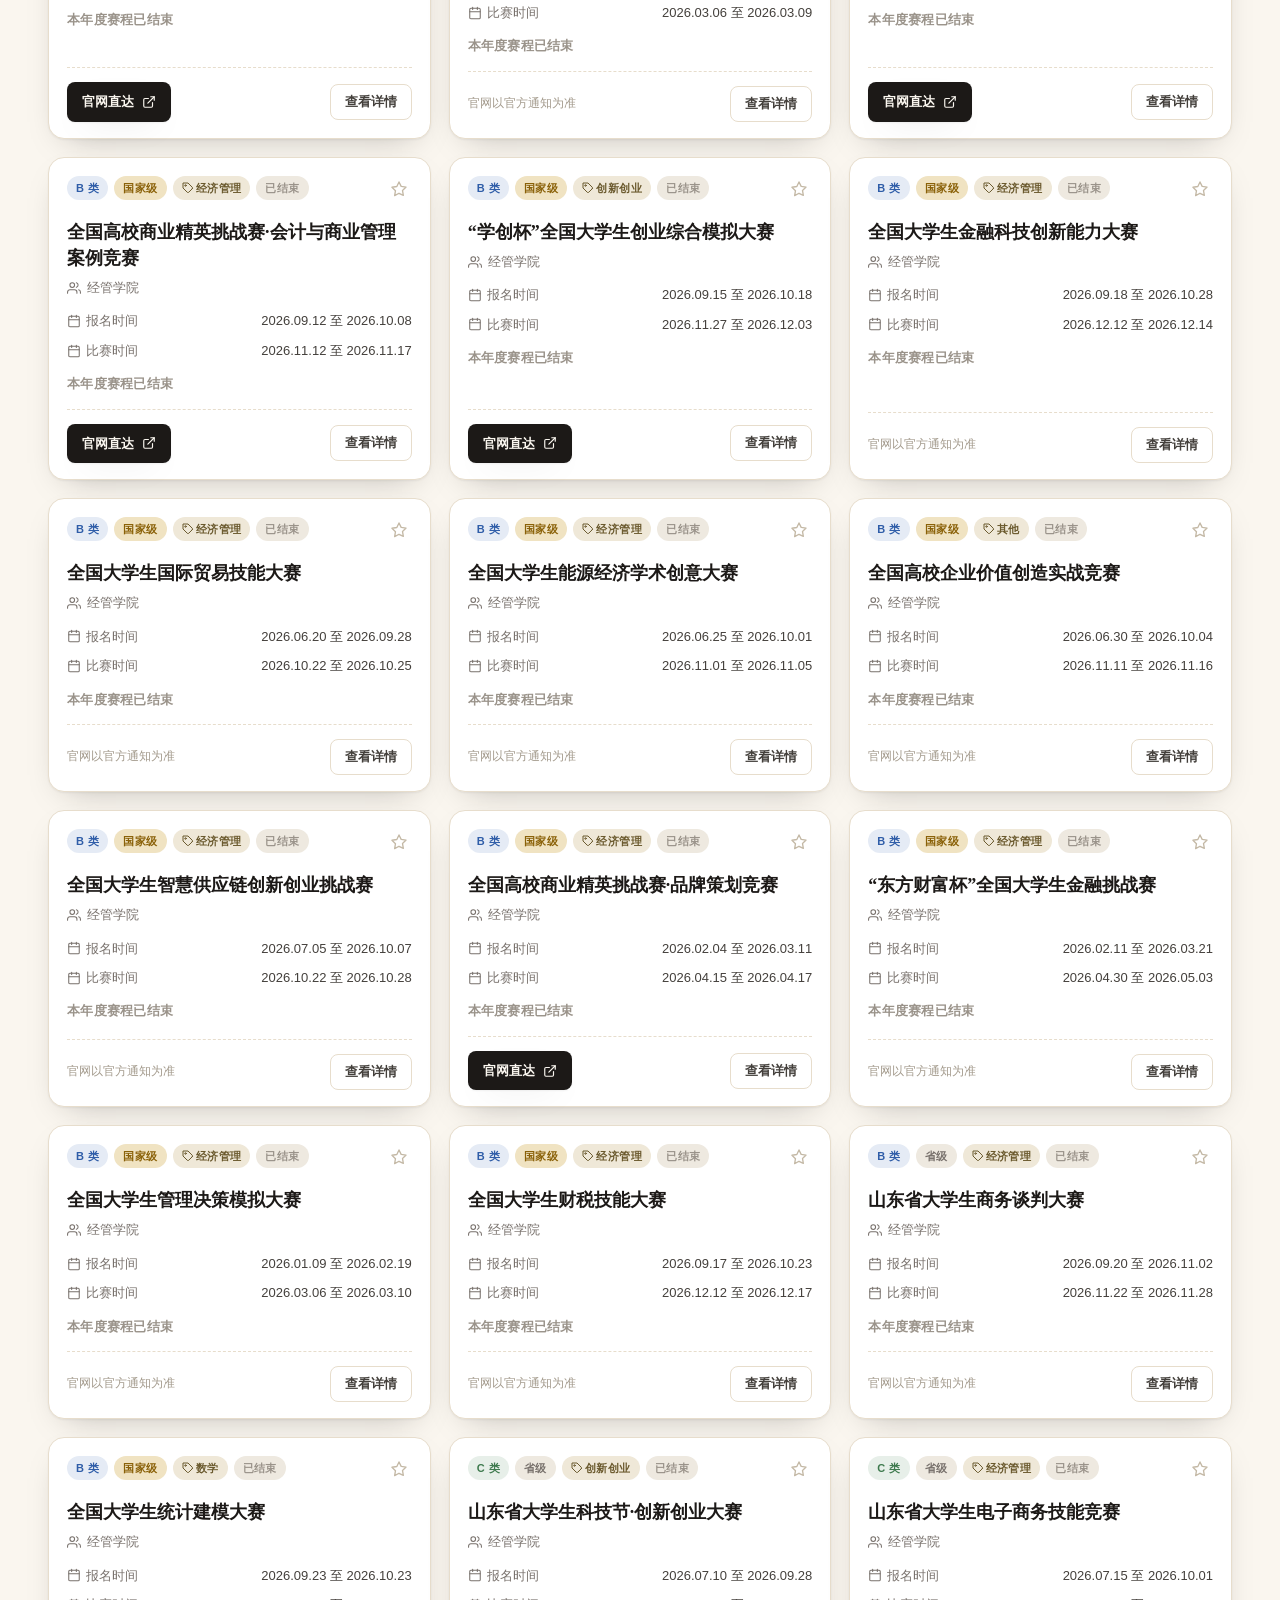
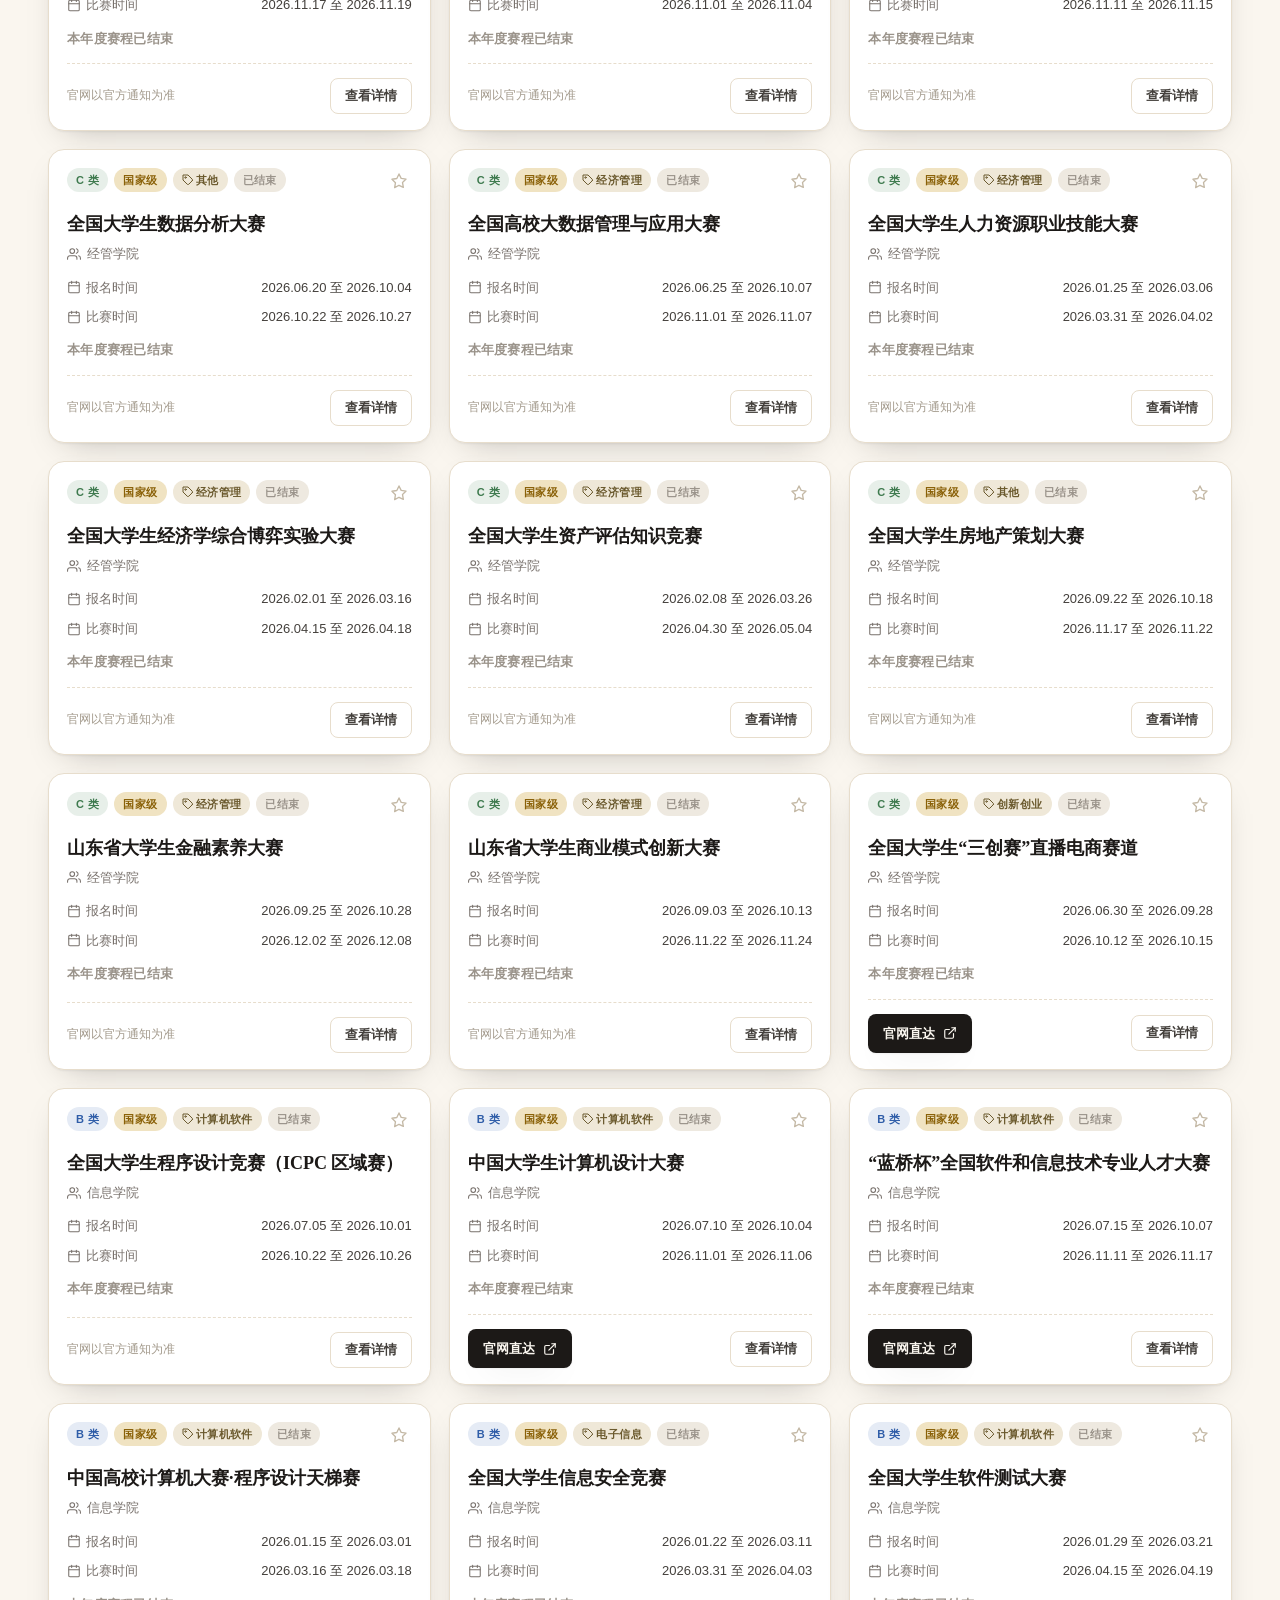
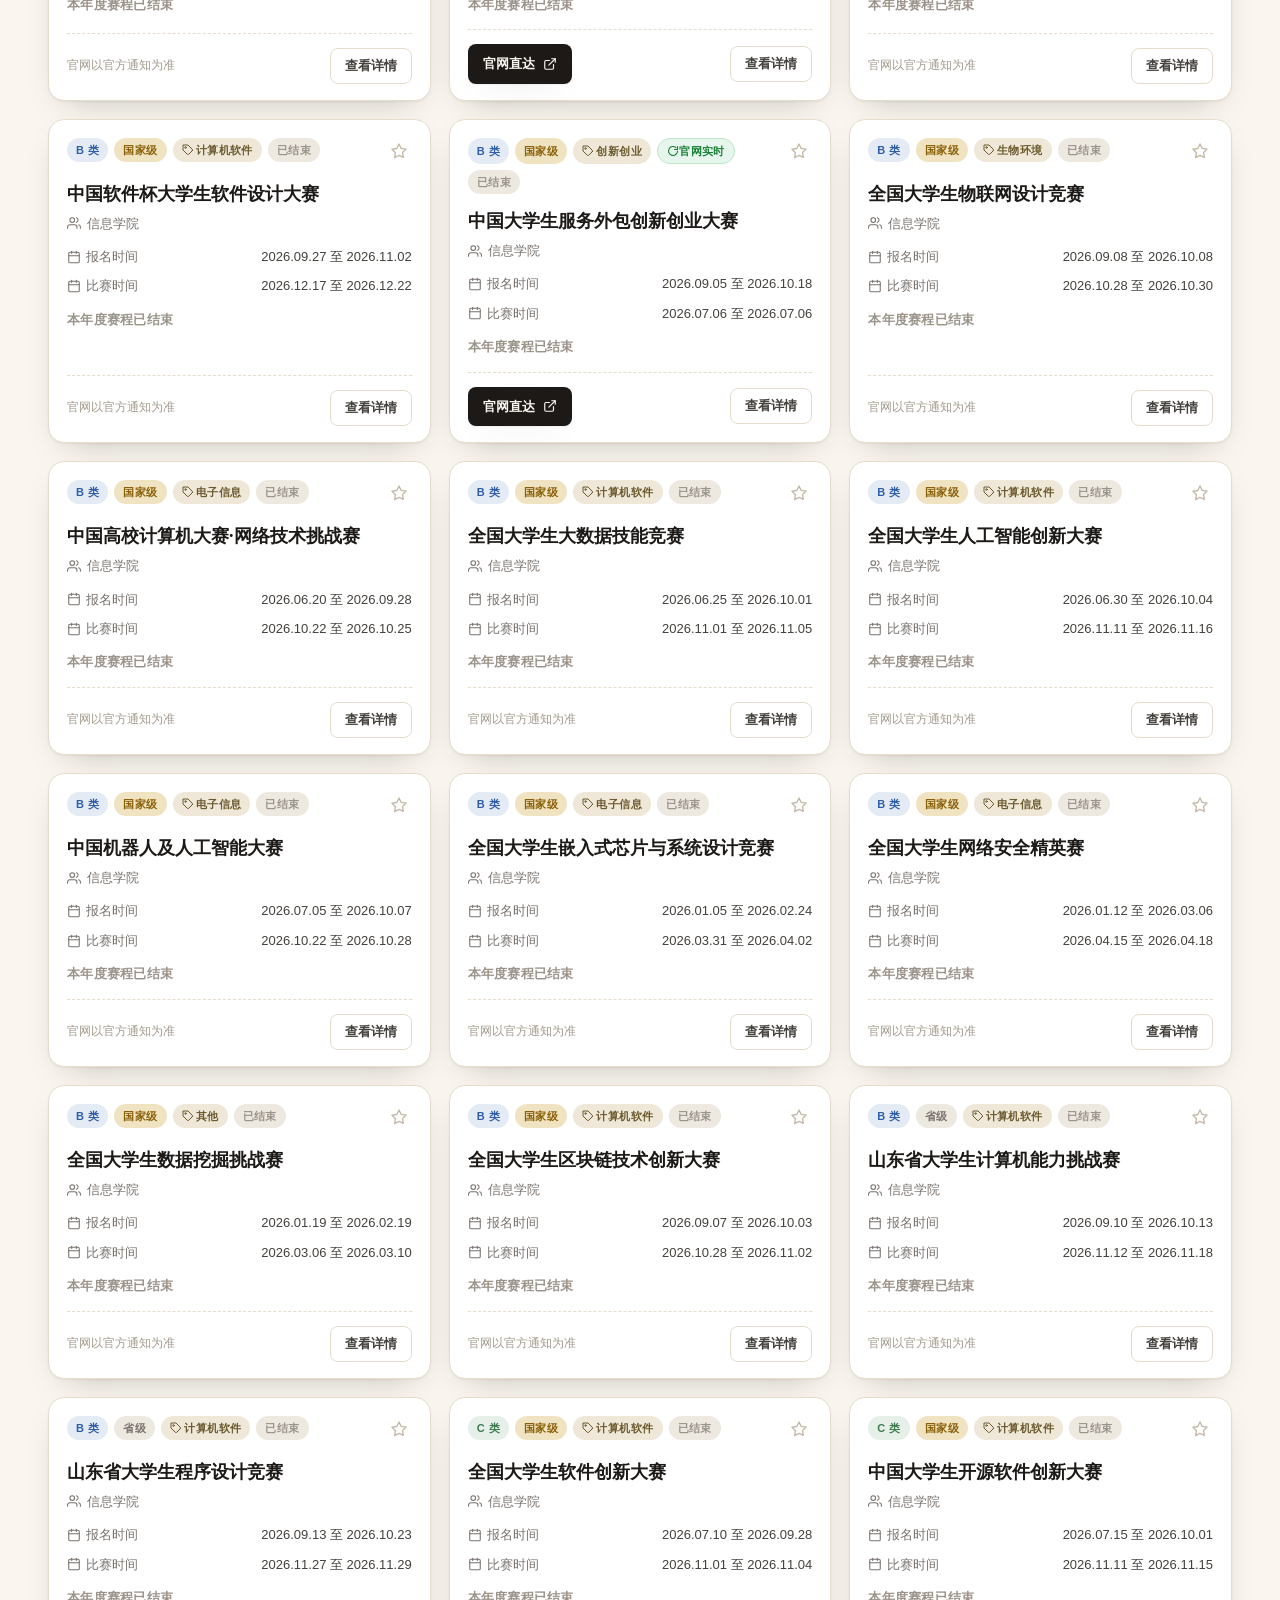
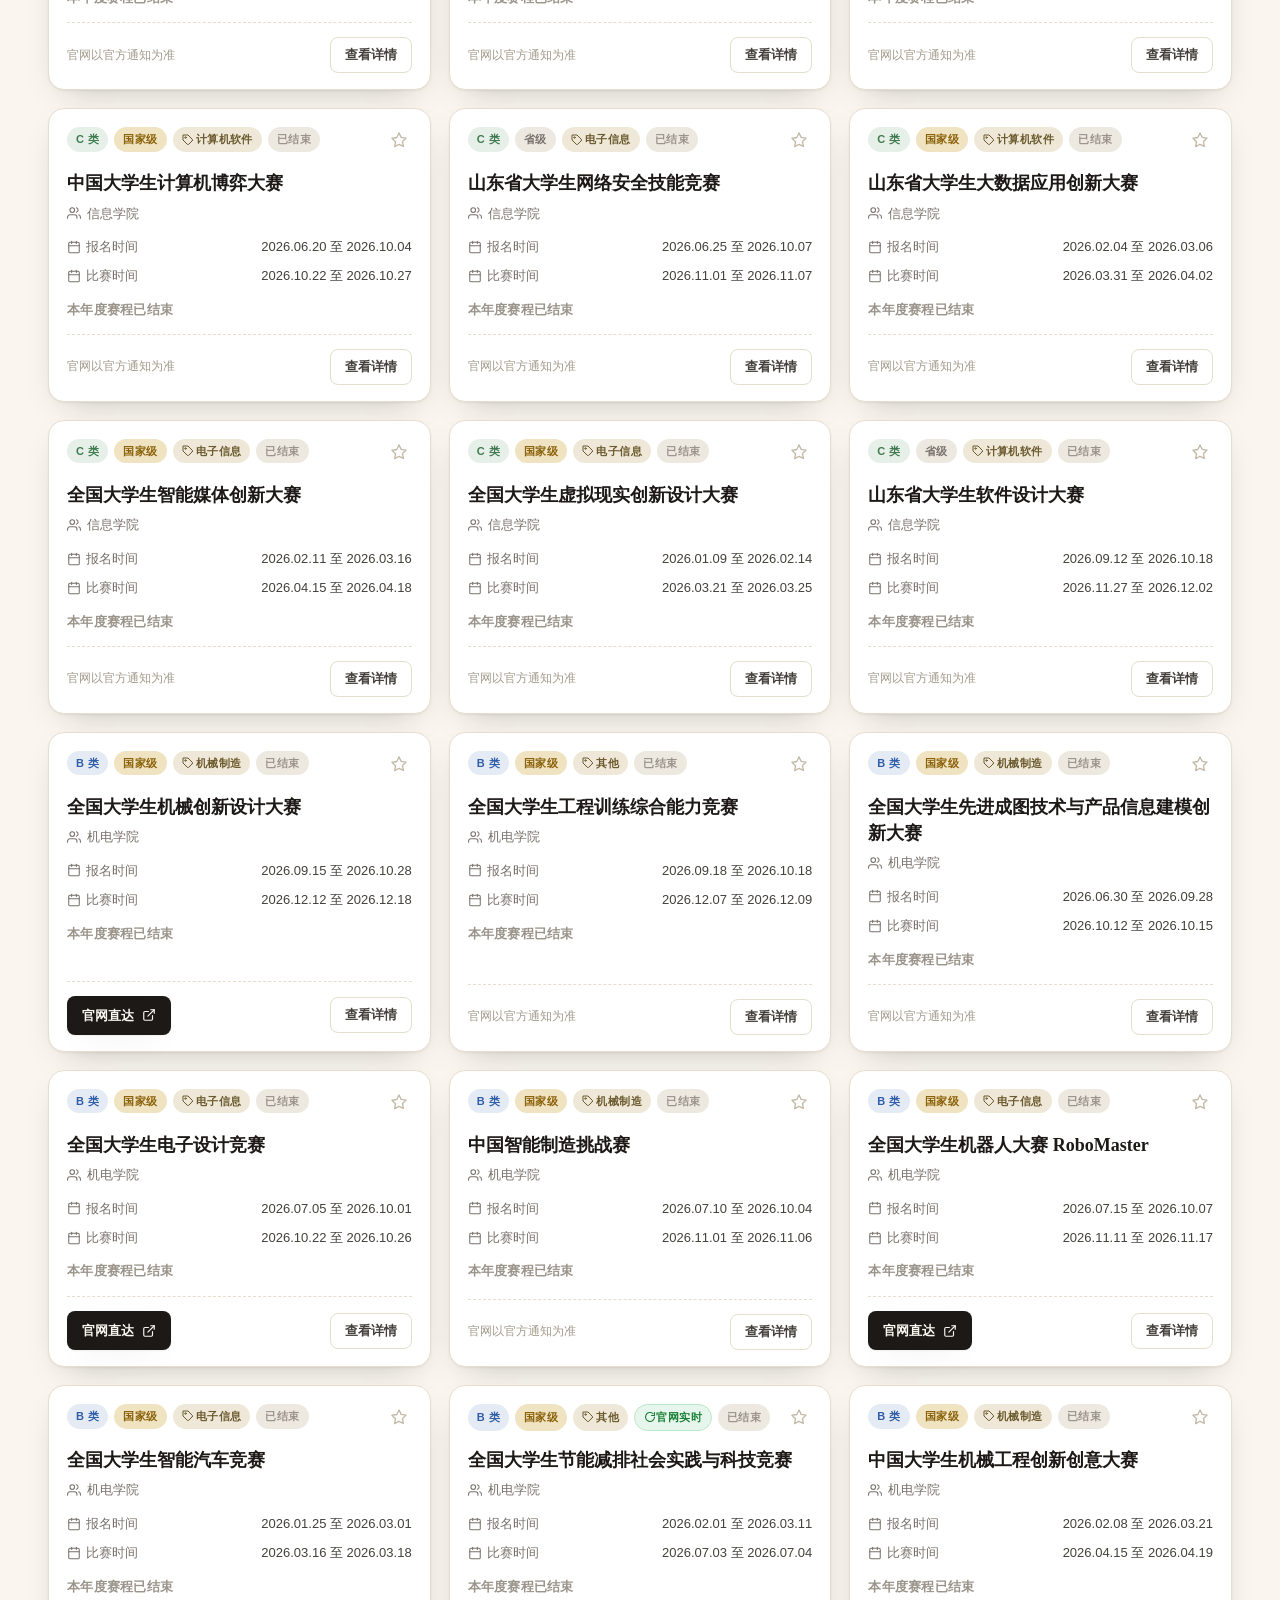
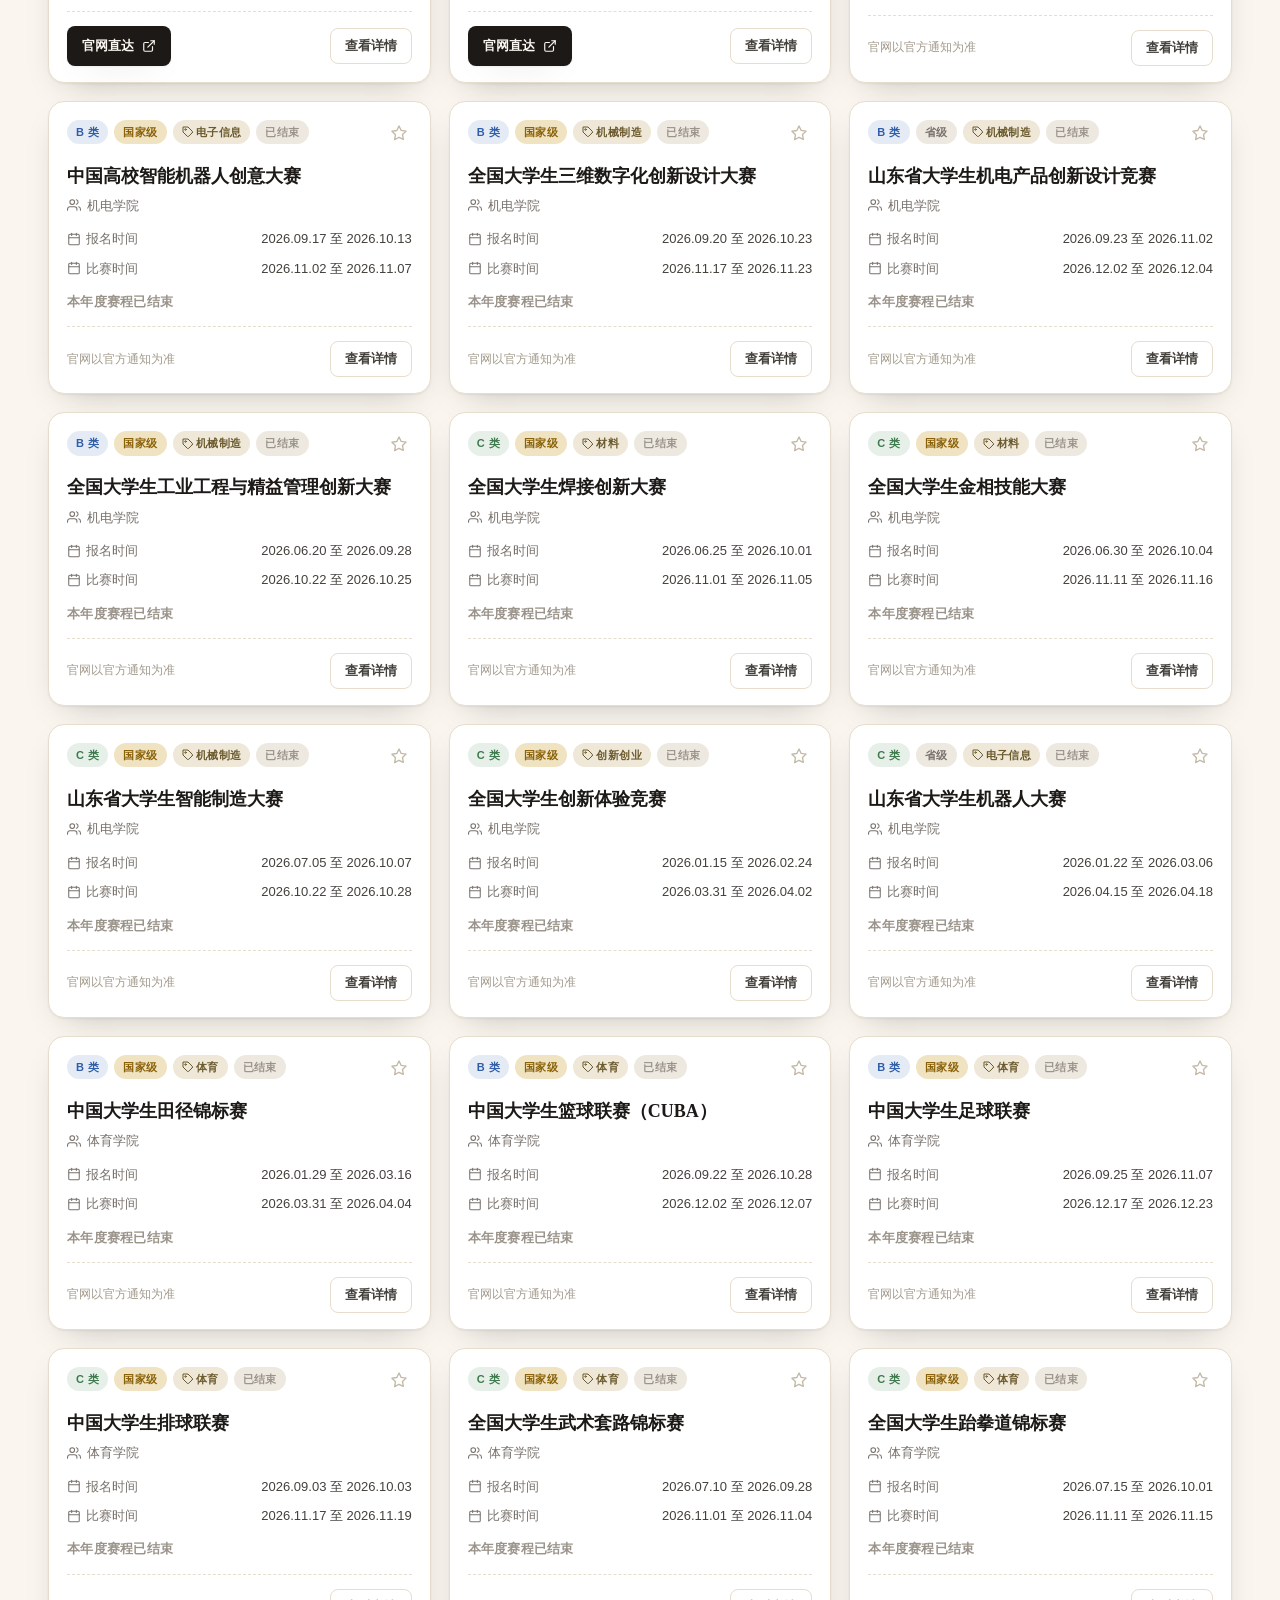
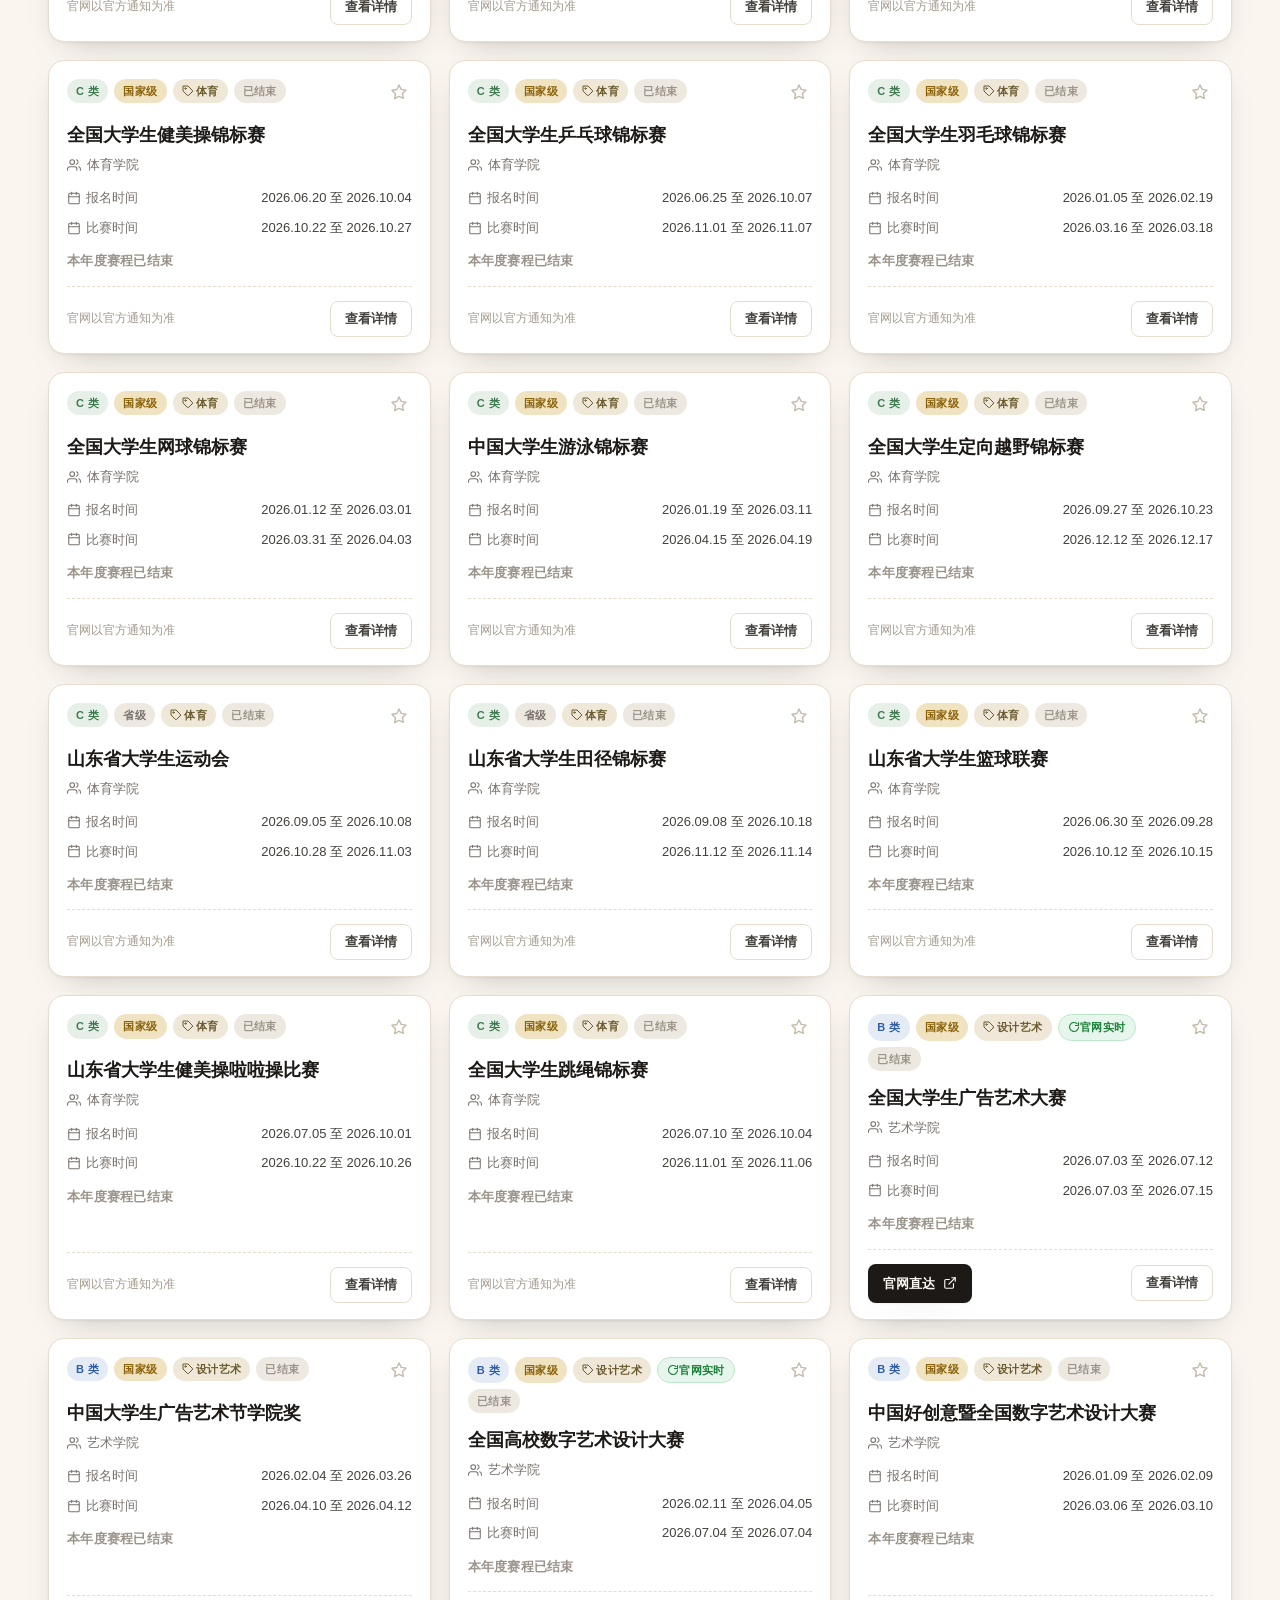
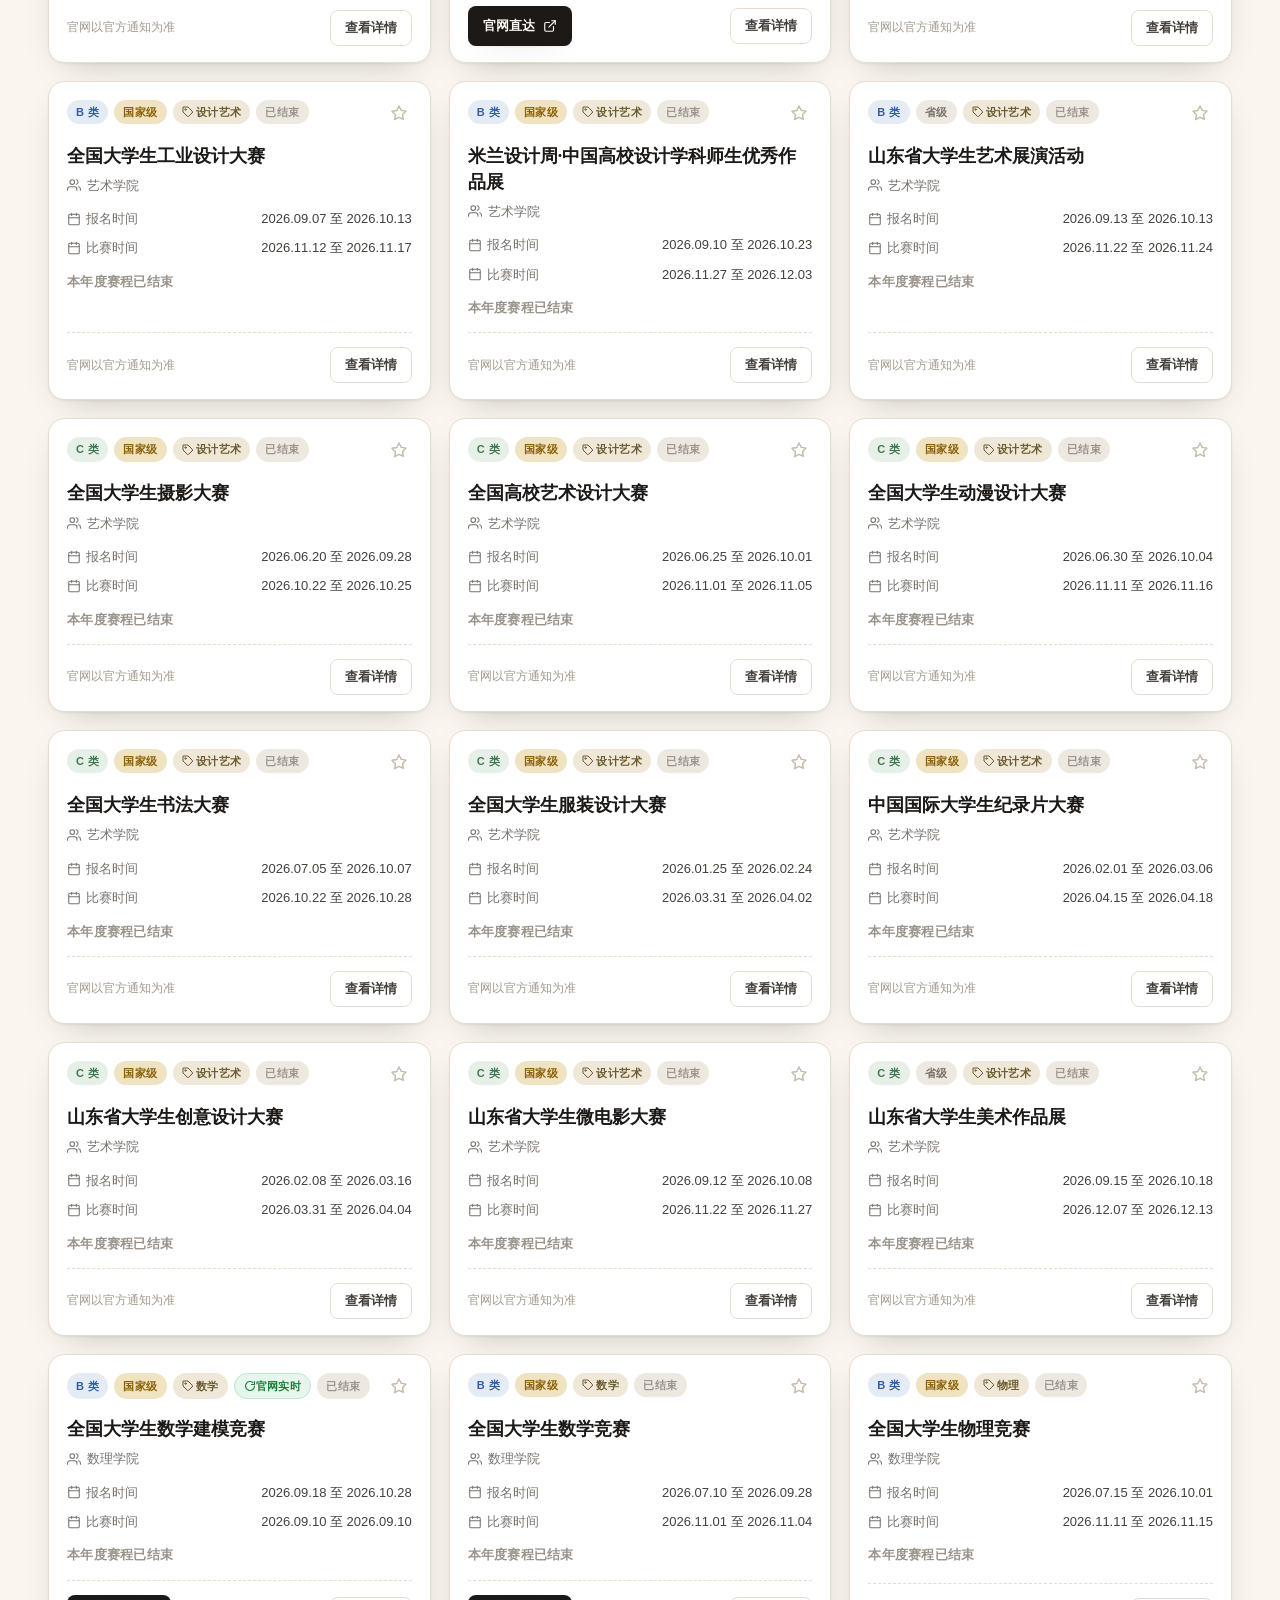
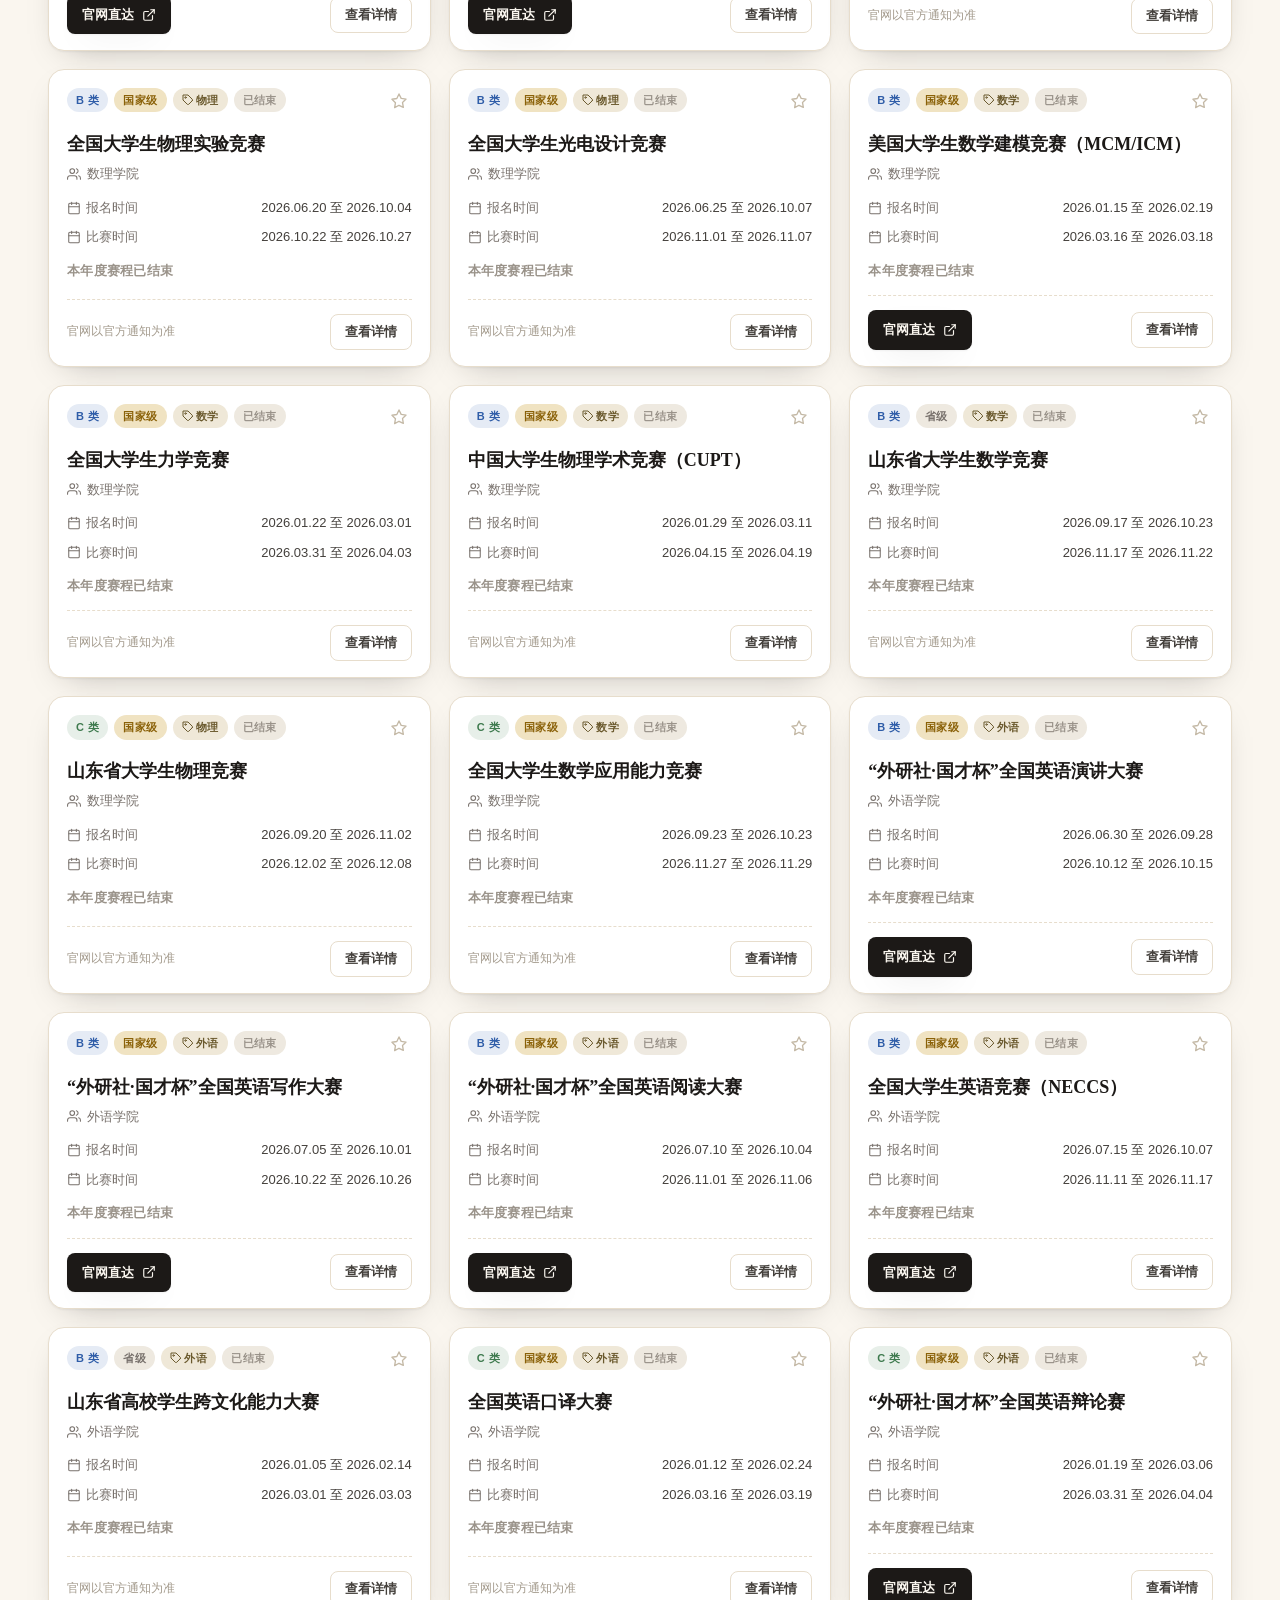
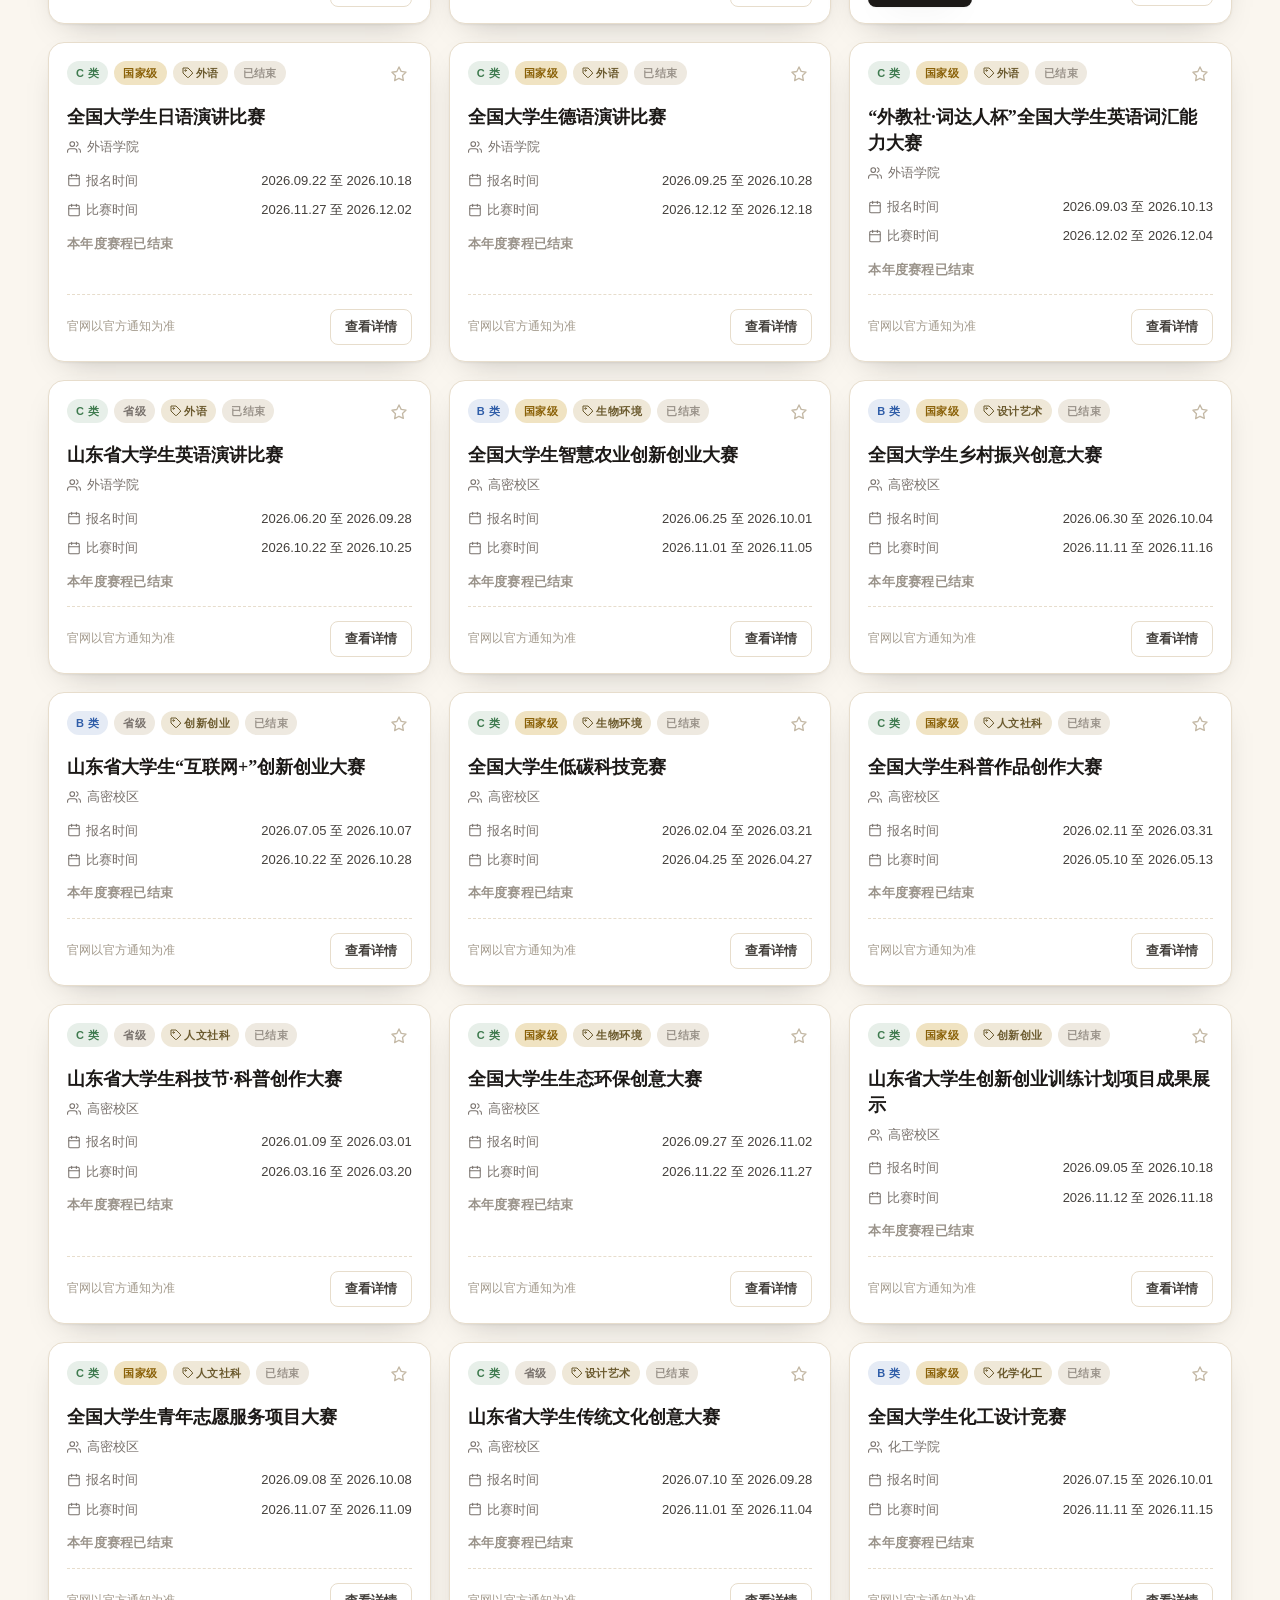
==== commit 29699488: "feat: 主页加入导入工具入口；新增官网实时时间自动抓取（定时工作流 + live-overrides 覆盖层 + 官网实时徽标/数据新鲜度）" ====
--- a/index.html
+++ b/index.html
@@ -20,6 +20,7 @@
         <a href="#list" id="nav-all">全部赛事</a>
         <button type="button" class="nav-link" id="nav-fav">我的收藏</button>
         <a href="#about" id="nav-about">数据说明</a>
+        <a href="tools/importer/" id="nav-import">导入数据</a>
       </nav>
     </header>
 
@@ -33,6 +34,7 @@
           <p class="hero-lead" id="hero-lead">195 项认定竞赛，报名时间、开赛时间一目了然。<br class="hero-br" />不错过每一次报名，不错过每一个机会。</p>
           <div class="hero-actions">
             <a class="btn btn-primary" href="#list">查看赛事</a>
+            <a class="btn btn-ghost" href="tools/importer/" id="hero-import">📥 导入 / 更新数据</a>
             <button type="button" class="btn btn-ghost" id="hero-fav">我的收藏</button>
           </div>
           <div class="hero-tags" aria-label="平台说明">
@@ -40,6 +42,7 @@
             <span id="hero-tag-count">195 项 · A/B/C 三类</span>
             <span id="hero-tag-level">国家级 / 省级</span>
             <span>数据来源可追溯</span>
+            <span id="hero-tag-live">官网实时抓取</span>
           </div>
         </div>
       </section>
@@ -167,7 +170,8 @@
           </div>
           <div class="about-card">
             <h3>时效信息</h3>
-            <p>报名、比赛时间为<b>演示用示例数据</b>，用于展示产品交互；正式系统的时效信息由采集方案每日同步各竞赛官网公告，并经人工复核后发布。</p>
+            <p>报名、比赛时间来自两个来源：<b>官网实时抓取</b>（每日自动同步各竞赛官网公告，卡片会标注「官网实时」）与<b>目录示例数据</b>（未命中官网自动解析时的兜底）。</p>
+            <p class="data-fresh" id="live-fresh"></p>
           </div>
           <div class="about-card">
             <h3>免责声明</h3>
@@ -202,6 +206,7 @@
   </div>
 
   <script src="data.js"></script>
+  <script src="live-overrides.js"></script>
   <script src="app.js"></script>
 </body>
 </html>
--- a/style.css
+++ b/style.css
@@ -102,11 +102,43 @@
 .btn-ghost:hover { border-color: var(--gold); color: var(--ink); }
 .btn-small { padding: 8px 14px; font-size: 13px; border-radius: 8px; }
 /* 数据总览 */
-.stats-strip { display: grid; grid-template-columns: repeat(5, 1fr); gap: 1px; background: var(--line); border-top: 1px solid var(--line); border-bottom: 1px solid var(--line); }
-.stat { background: var(--paper); padding: 22px 12px; text-align: center; }
-.stat strong { display: block; font-family: var(--font-serif); font-size: 26px; font-weight: 800; color: var(--ink); letter-spacing: 0.02em; }
-.stat span { display: block; margin-top: 4px; font-size: 12px; color: var(--muted); letter-spacing: 0.08em; }
-.stat-hot strong { color: var(--cat-a); }
+.stats-strip {
+  display: grid; grid-template-columns: repeat(5, 1fr); gap: 14px;
+  padding: 24px clamp(16px, 4vw, 48px);
+  background: linear-gradient(180deg, var(--paper) 0%, var(--paper-2) 100%);
+  border-top: 1px solid var(--line); border-bottom: 1px solid var(--line);
+}
+.stat {
+  position: relative; overflow: hidden;
+  background: #fff; border: 1px solid var(--line); border-radius: 16px;
+  padding: 18px 10px 16px; text-align: center;
+  box-shadow: 0 1px 2px rgba(28, 25, 23, 0.05), 0 10px 24px -18px rgba(28, 25, 23, 0.3);
+  transition: transform 0.18s, box-shadow 0.2s;
+}
+.stat:hover { transform: translateY(-2px); box-shadow: 0 2px 6px rgba(28, 25, 23, 0.06), 0 16px 32px -18px rgba(28, 25, 23, 0.38); }
+.stat::before {
+  content: ""; position: absolute; left: 0; right: 0; top: 0; height: 3px;
+  background: linear-gradient(90deg, transparent, var(--gold), transparent); opacity: 0.55;
+}
+.stat-icon {
+  display: inline-flex; align-items: center; justify-content: center;
+  width: 38px; height: 38px; border-radius: 12px;
+  background: var(--gold-soft); color: var(--gold-deep); margin-bottom: 8px;
+}
+.stat-num {
+  display: block; font-family: var(--font-serif);
+  font-size: clamp(22px, 2.4vw, 30px); font-weight: 800;
+  color: var(--ink); line-height: 1.15; letter-spacing: 0.01em;
+  font-variant-numeric: tabular-nums;
+}
+.stat-label { display: block; margin-top: 5px; font-size: 12px; color: var(--muted); letter-spacing: 0.05em; }
+.stat-hot {
+  background: linear-gradient(160deg, #fff8ec 0%, #fff 55%);
+  border-color: #e8c987;
+}
+.stat-hot .stat-icon { background: rgba(181, 72, 45, 0.12); color: var(--cat-a); }
+.stat-hot .stat-num { color: var(--cat-a); }
+.stat-hot::before { background: linear-gradient(90deg, transparent, var(--cat-a), transparent); opacity: 0.7; }
 
 /* 列表区 */
 .list { padding: clamp(40px, 6vw, 72px) clamp(16px, 4vw, 48px); max-width: 1280px; margin: 0 auto; }
@@ -117,18 +149,29 @@
 
 /* 筛选工具栏 */
 .toolbar {
-  display: flex; flex-wrap: wrap; gap: 12px; align-items: center; justify-content: center;
-  padding: 16px; background: var(--paper-2); border: 1px solid var(--line);
+  display: flex; flex-direction: column; gap: 14px;
+  padding: 18px; background: var(--paper-2); border: 1px solid var(--line);
   border-radius: 16px; margin-bottom: 14px;
 }
-.search-box { flex: 1 1 260px; max-width: 420px; }
+.search-box { width: 100%; max-width: 480px; }
 .search-box input {
   width: 100%; padding: 11px 14px; border: 1px solid var(--line); border-radius: 10px;
   background: #fff; font-size: 14px; color: var(--ink);
 }
 .search-box input:focus { outline: 2px solid var(--gold); outline-offset: 1px; border-color: var(--gold); }
-.toolbar-selects { display: flex; gap: 10px; flex-wrap: wrap; }
-.select-wrap select { padding: 10px 12px; border: 1px solid var(--line); border-radius: 10px; background: #fff; font-size: 14px; color: var(--ink); cursor: pointer; }
+.select { padding: 10px 12px; border: 1px solid var(--line); border-radius: 10px; background: #fff; font-size: 14px; color: var(--ink); cursor: pointer; }
+.chip-groups { display: flex; flex-wrap: wrap; gap: 12px 22px; align-items: flex-start; }
+.chip-group { display: flex; align-items: center; gap: 8px; flex-wrap: wrap; }
+.chip-group-label { font-size: 12px; color: var(--muted); letter-spacing: 0.05em; flex: none; font-weight: 600; }
+.chips { display: flex; gap: 6px; flex-wrap: wrap; }
+.chip {
+  border: 1px solid var(--line); background: #fff; color: var(--ink-2);
+  border-radius: 999px; padding: 6px 12px; font-size: 13px; cursor: pointer;
+  transition: all 0.15s; user-select: none; line-height: 1.2;
+}
+.chip:hover { border-color: var(--gold); color: var(--ink); transform: translateY(-1px); }
+.chip.is-active { background: var(--ink); border-color: var(--ink); color: var(--paper); box-shadow: var(--shadow); }
+.chips-fields .chip.is-active { background: var(--gold-deep); border-color: var(--gold-deep); color: #fff; }
 .toolbar-toggles { display: flex; align-items: center; gap: 16px; flex-wrap: wrap; }
 .toggle { display: inline-flex; align-items: center; gap: 8px; font-size: 14px; color: var(--ink-2); cursor: pointer; user-select: none; }
 .toggle input {
@@ -177,6 +220,8 @@
 .cat-C { background: rgba(62, 122, 78, 0.12); color: var(--cat-c); }
 .lvl-G { background: var(--gold-soft); color: var(--gold-deep); }
 .lvl-S { background: #eee9e0; color: var(--muted); }
+.field-badge { background: #efe8d8; color: #6b5a2e; }
+.field-badge svg { vertical-align: -1px; margin-right: 2px; }
 .status-upcoming { background: #fff3d6; color: var(--warn); }
 .status-open { background: #e2f2e7; color: var(--ok); }
 .status-ended { background: #eee9e0; color: #9a938a; }
@@ -249,7 +294,7 @@
 
 /* 响应式 */
 @media (max-width: 860px) {
-  .stats-strip { grid-template-columns: repeat(2, 1fr); }
+  .stats-strip { grid-template-columns: repeat(2, 1fr); gap: 10px; }
   .topbar { flex-direction: column; align-items: flex-start; }
   .brand-sub { display: none; }
 }
@@ -265,3 +310,7 @@
   html { scroll-behavior: auto; }
   * { animation: none !important; transition: none !important; }
 }
+/* 官网实时标记与数据新鲜度 */
+.live-badge { background: #e7f6ec; color: #1a7f37; border: 1px solid #bce7c8; }
+.live-note { display: block; margin-top: 8px; font-size: 12.5px; color: #1a7f37; }
+.data-fresh { margin-top: 10px !important; font-size: 12.5px; color: var(--muted); }
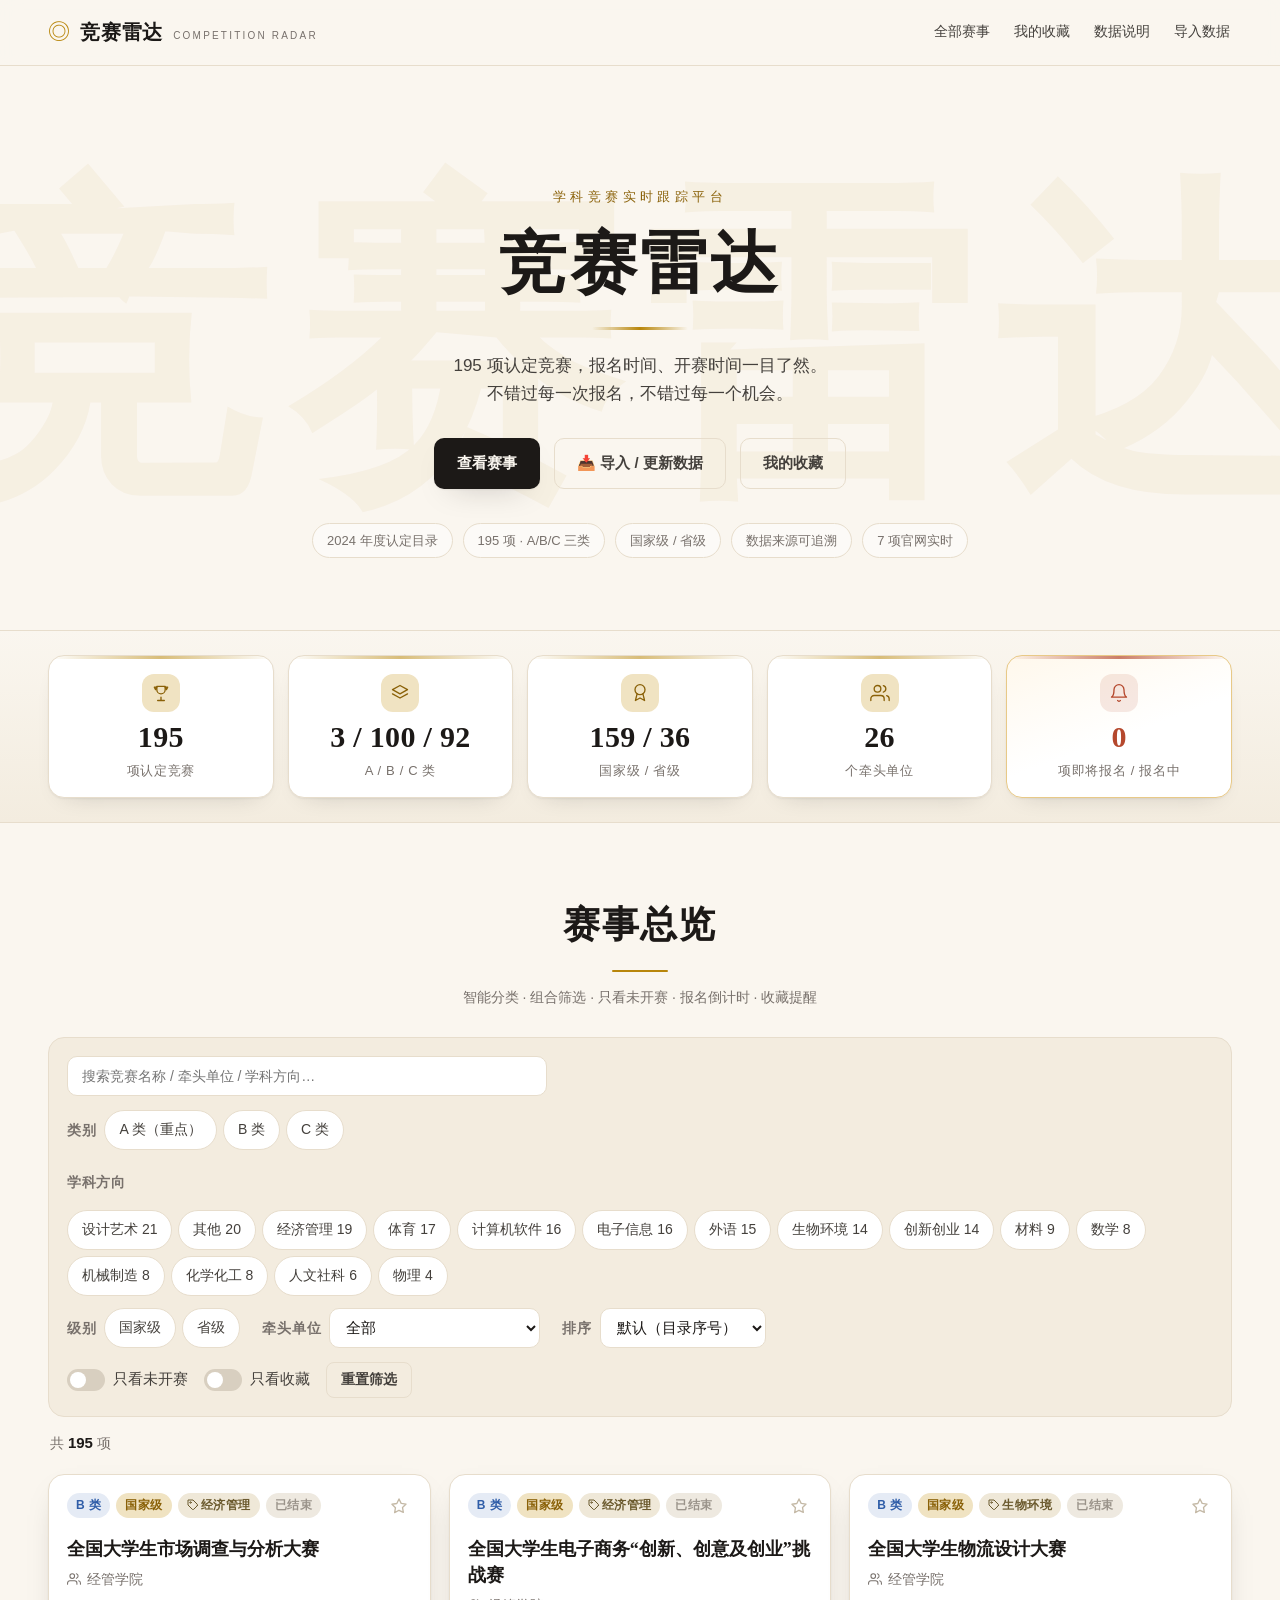
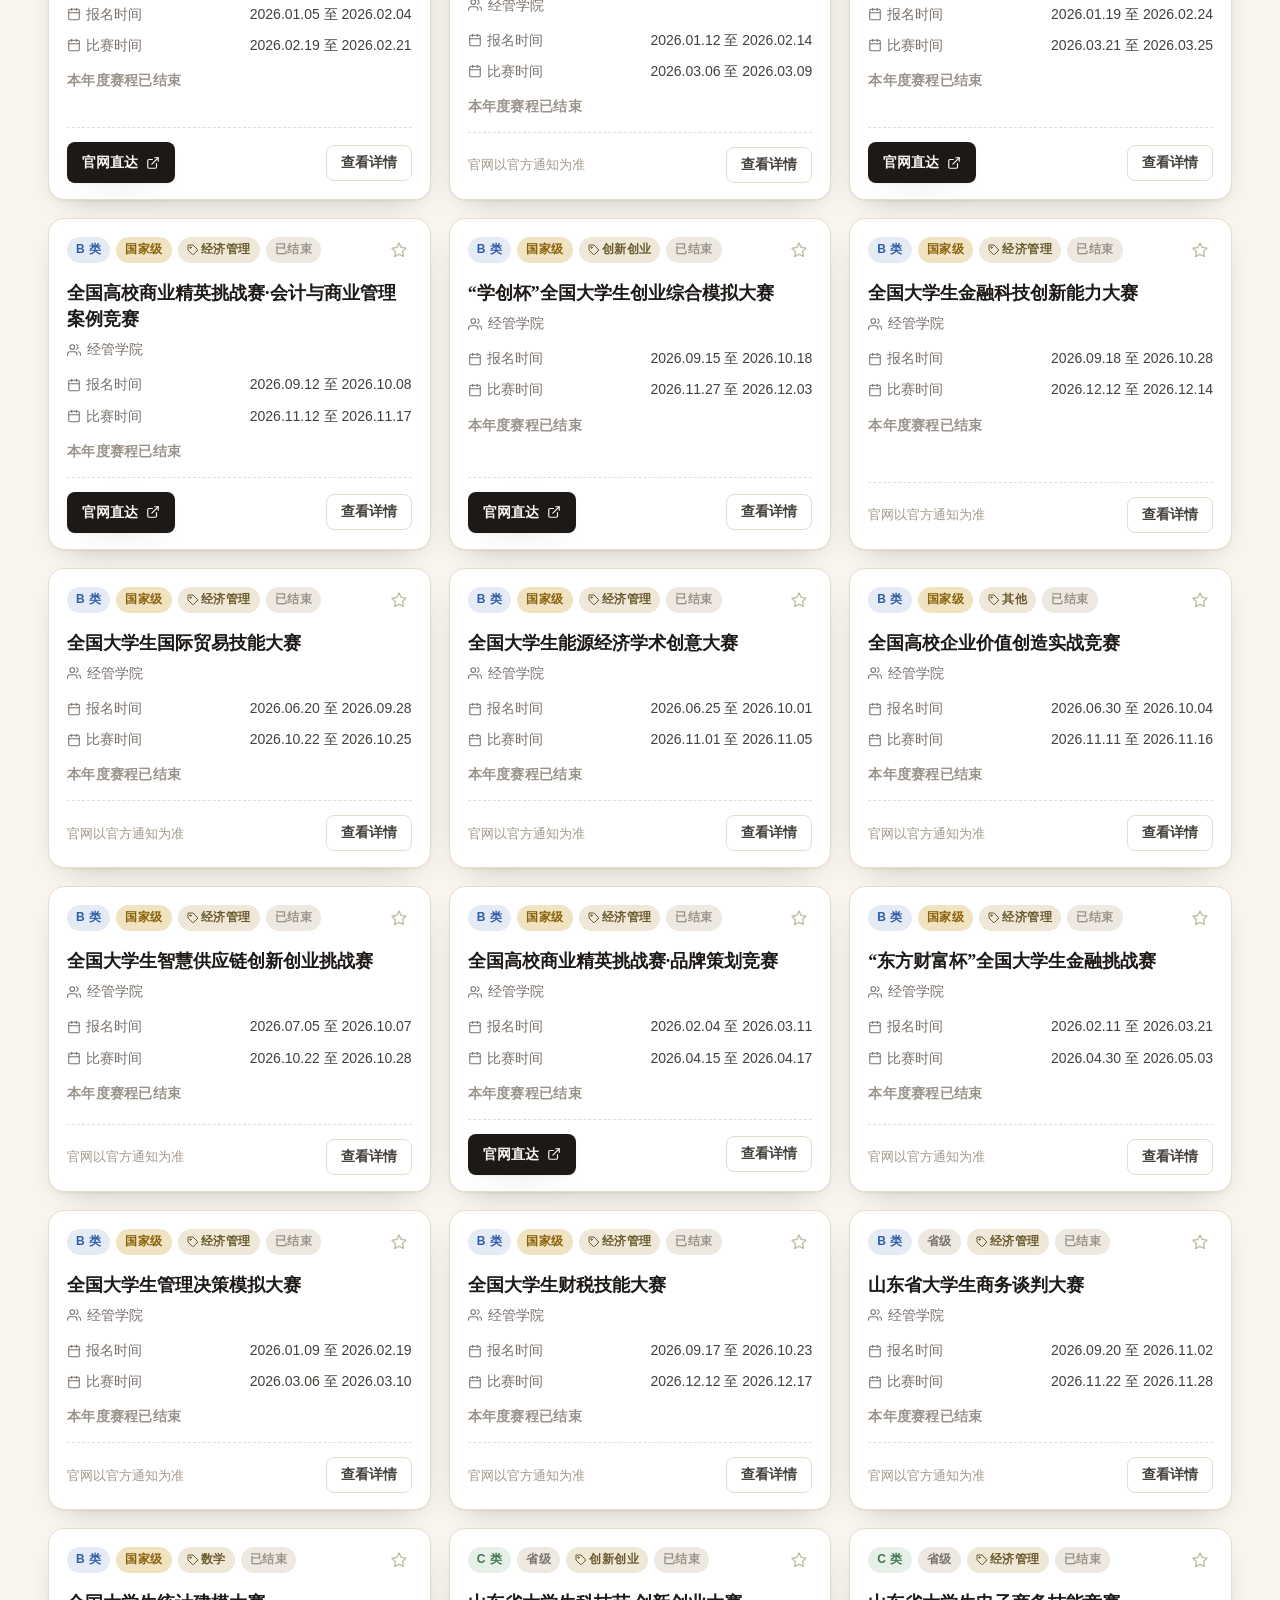
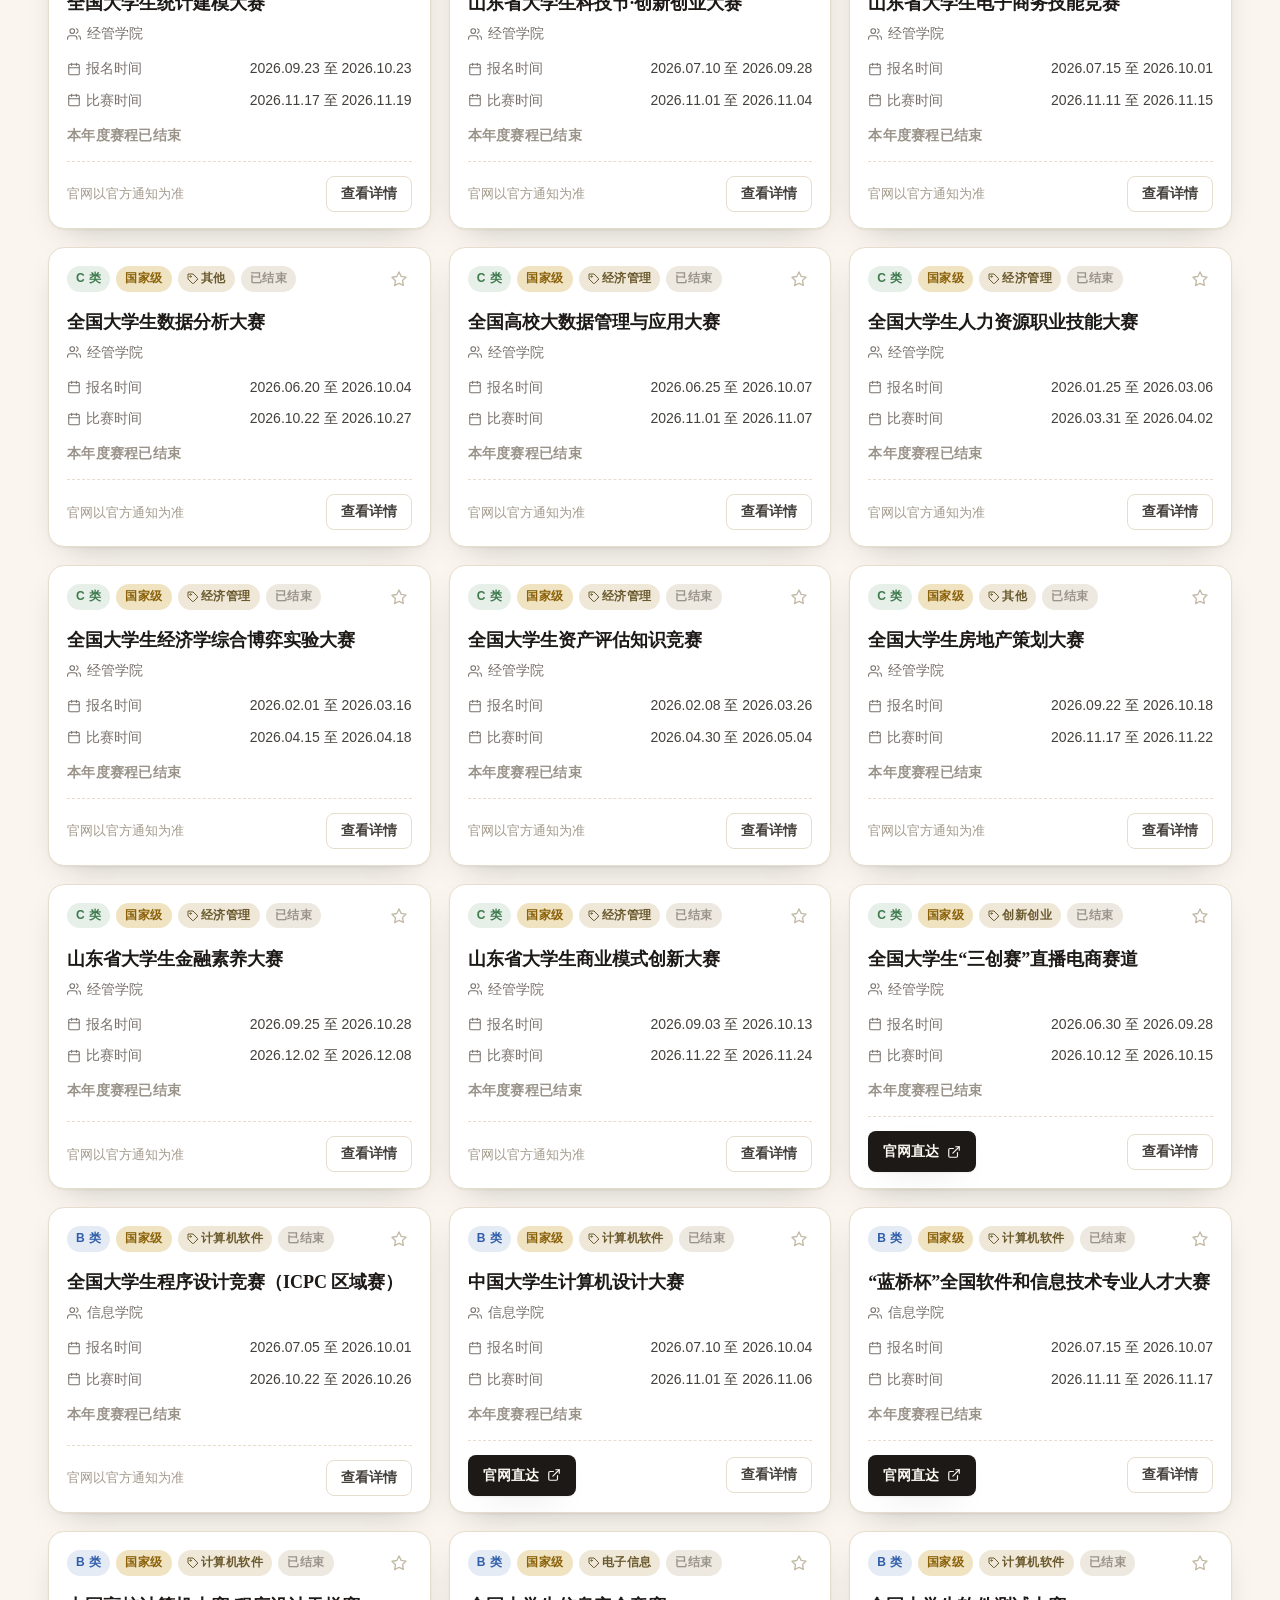
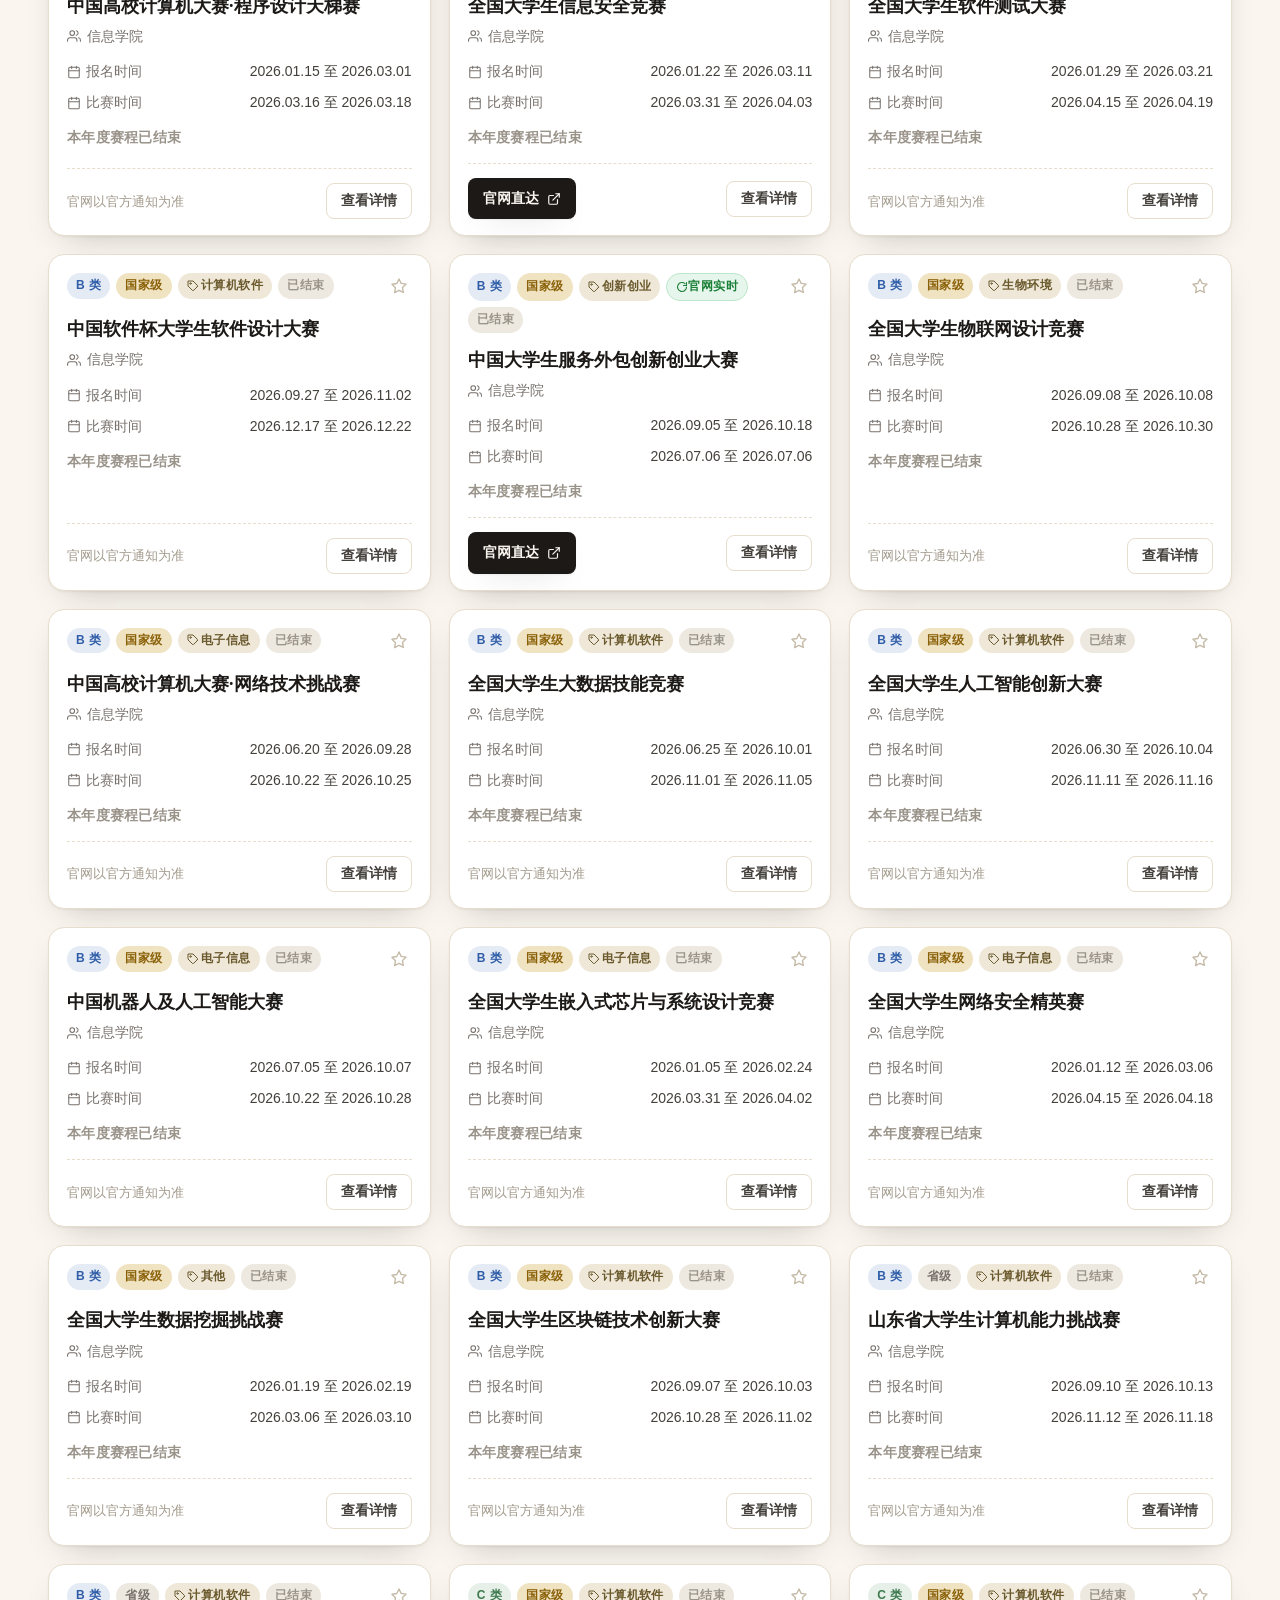
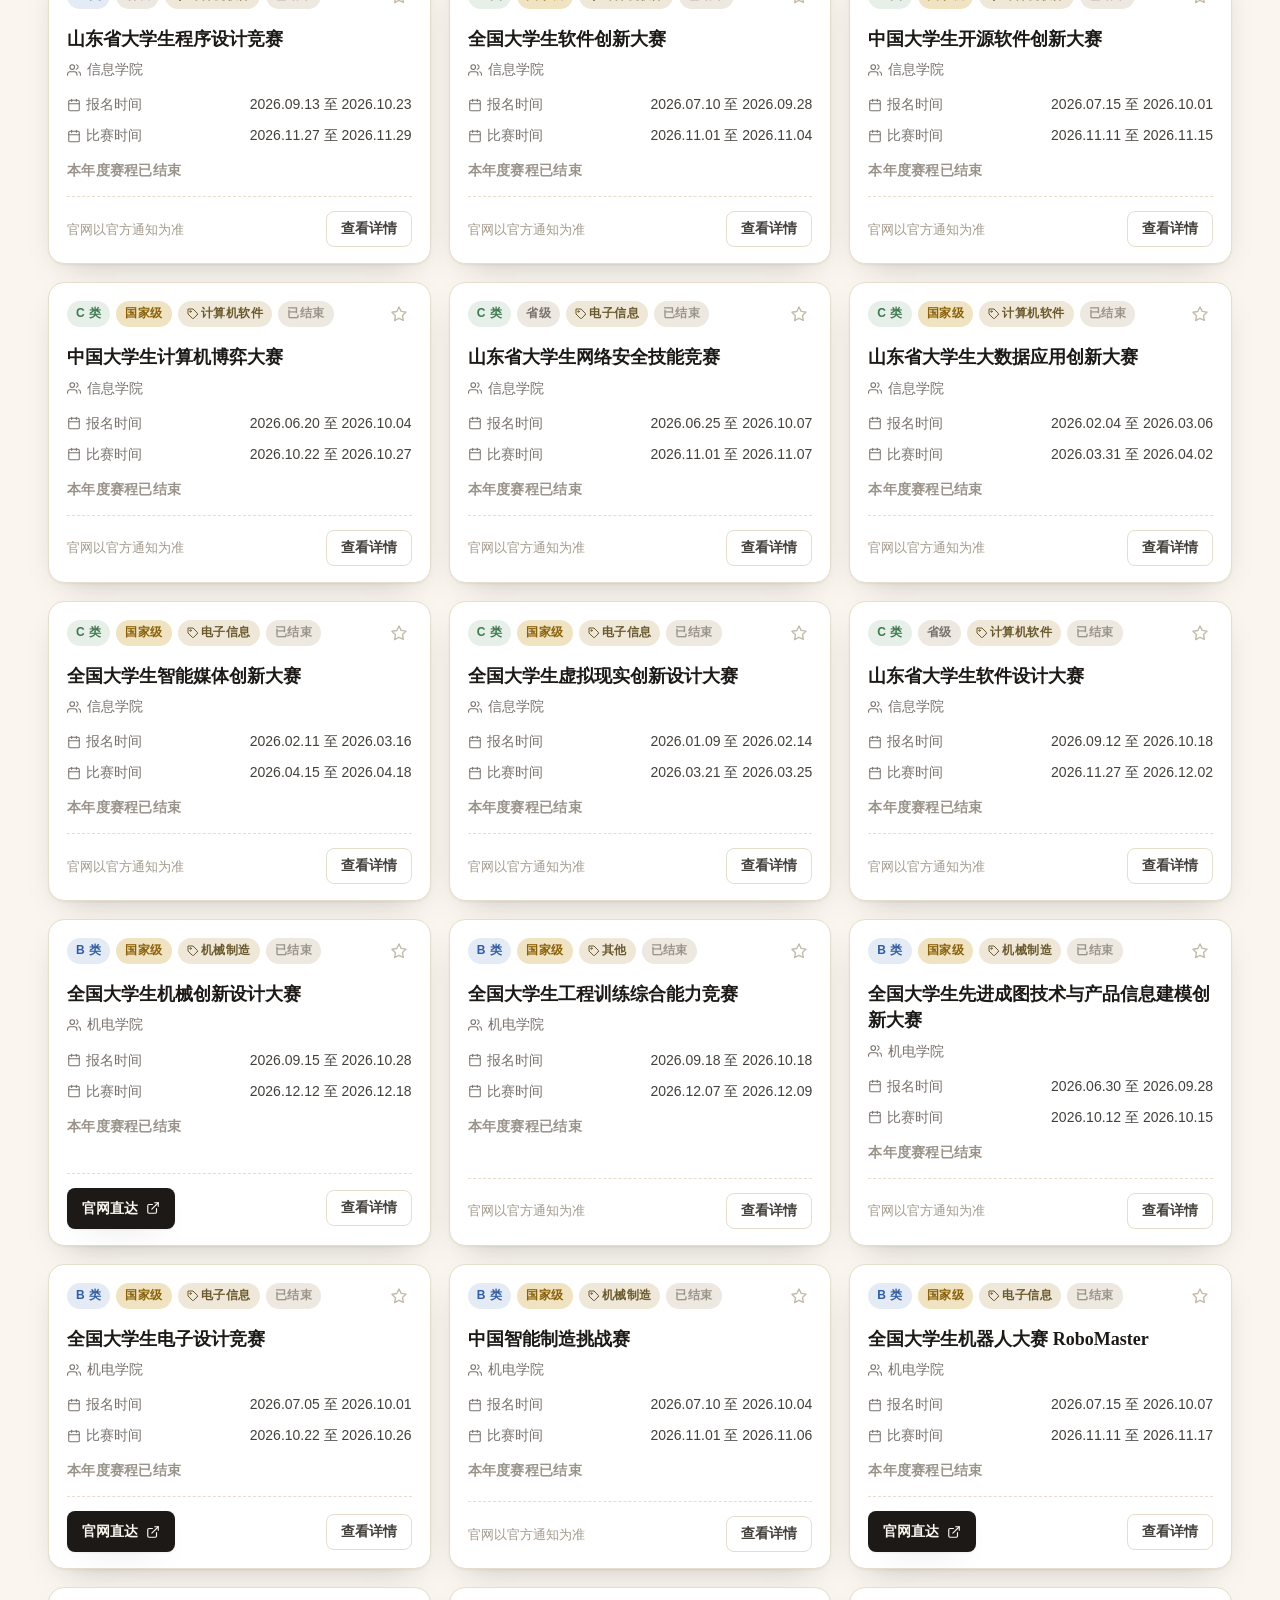
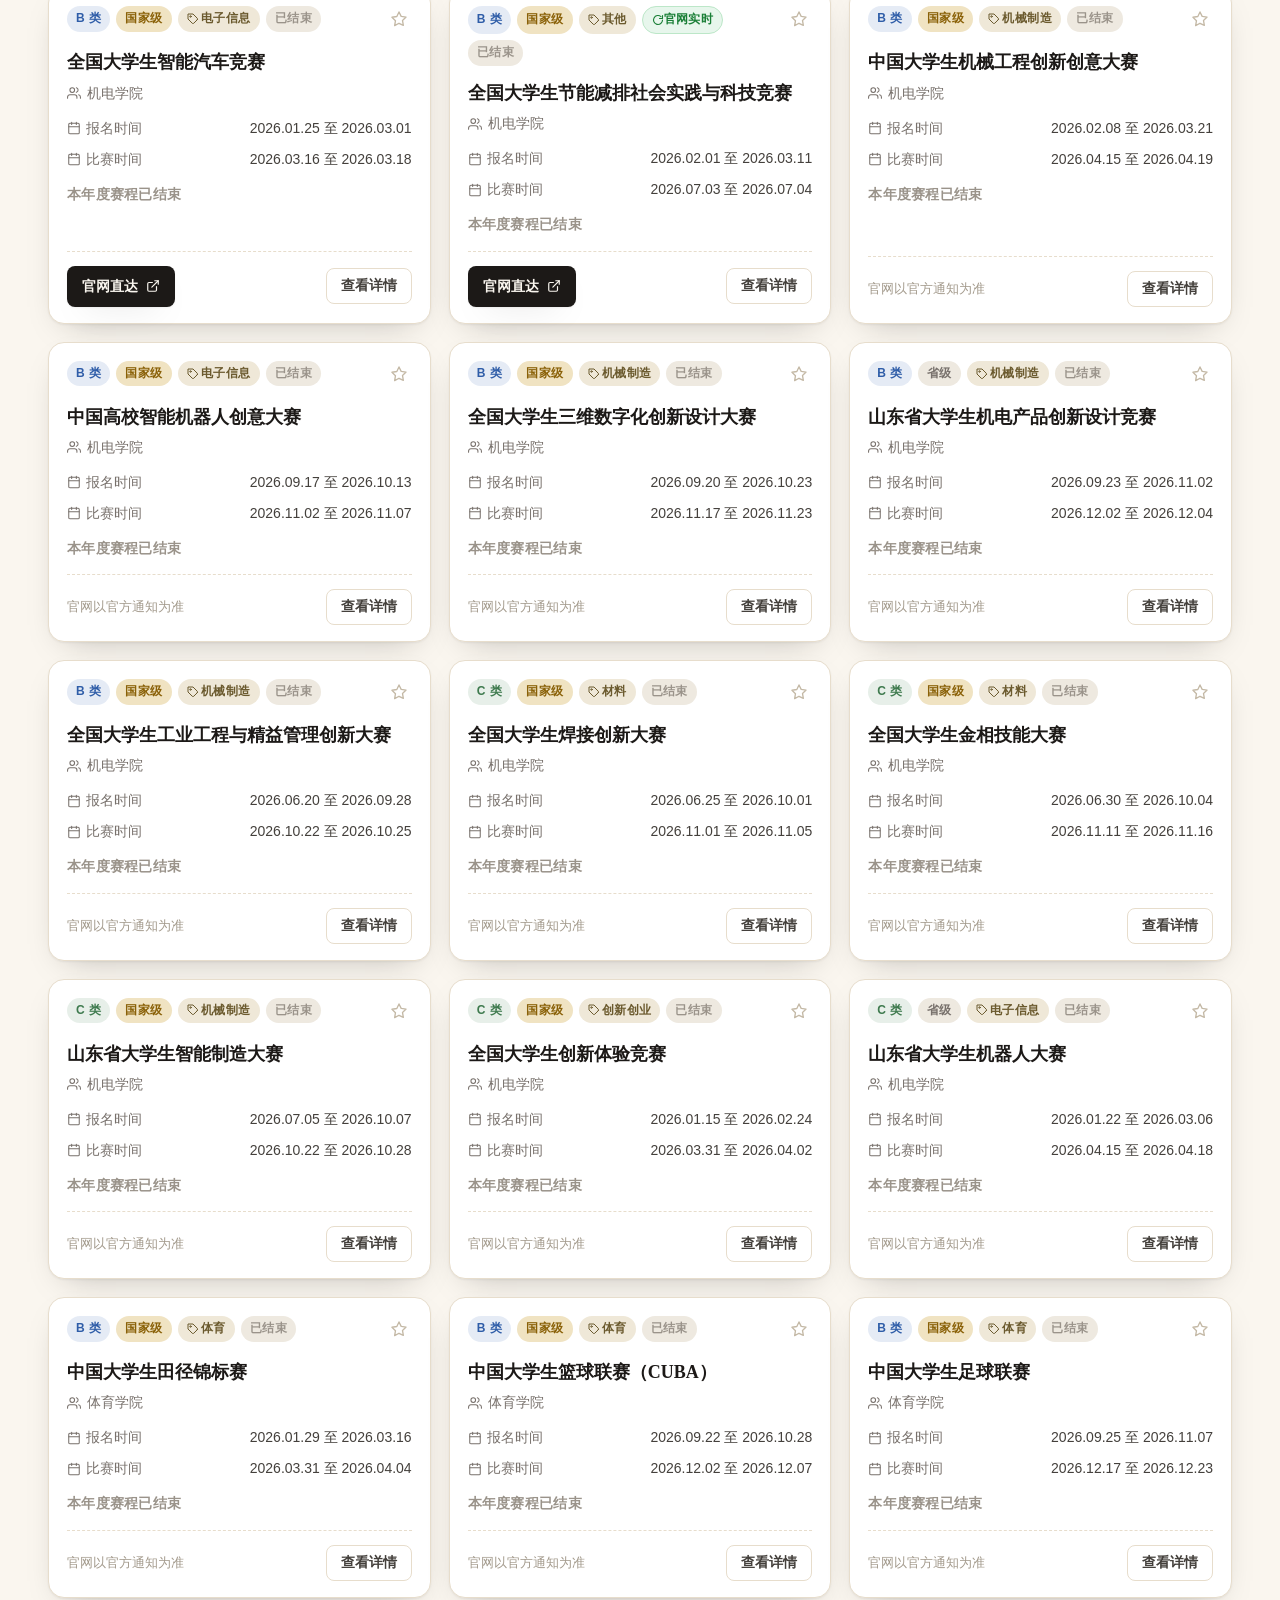
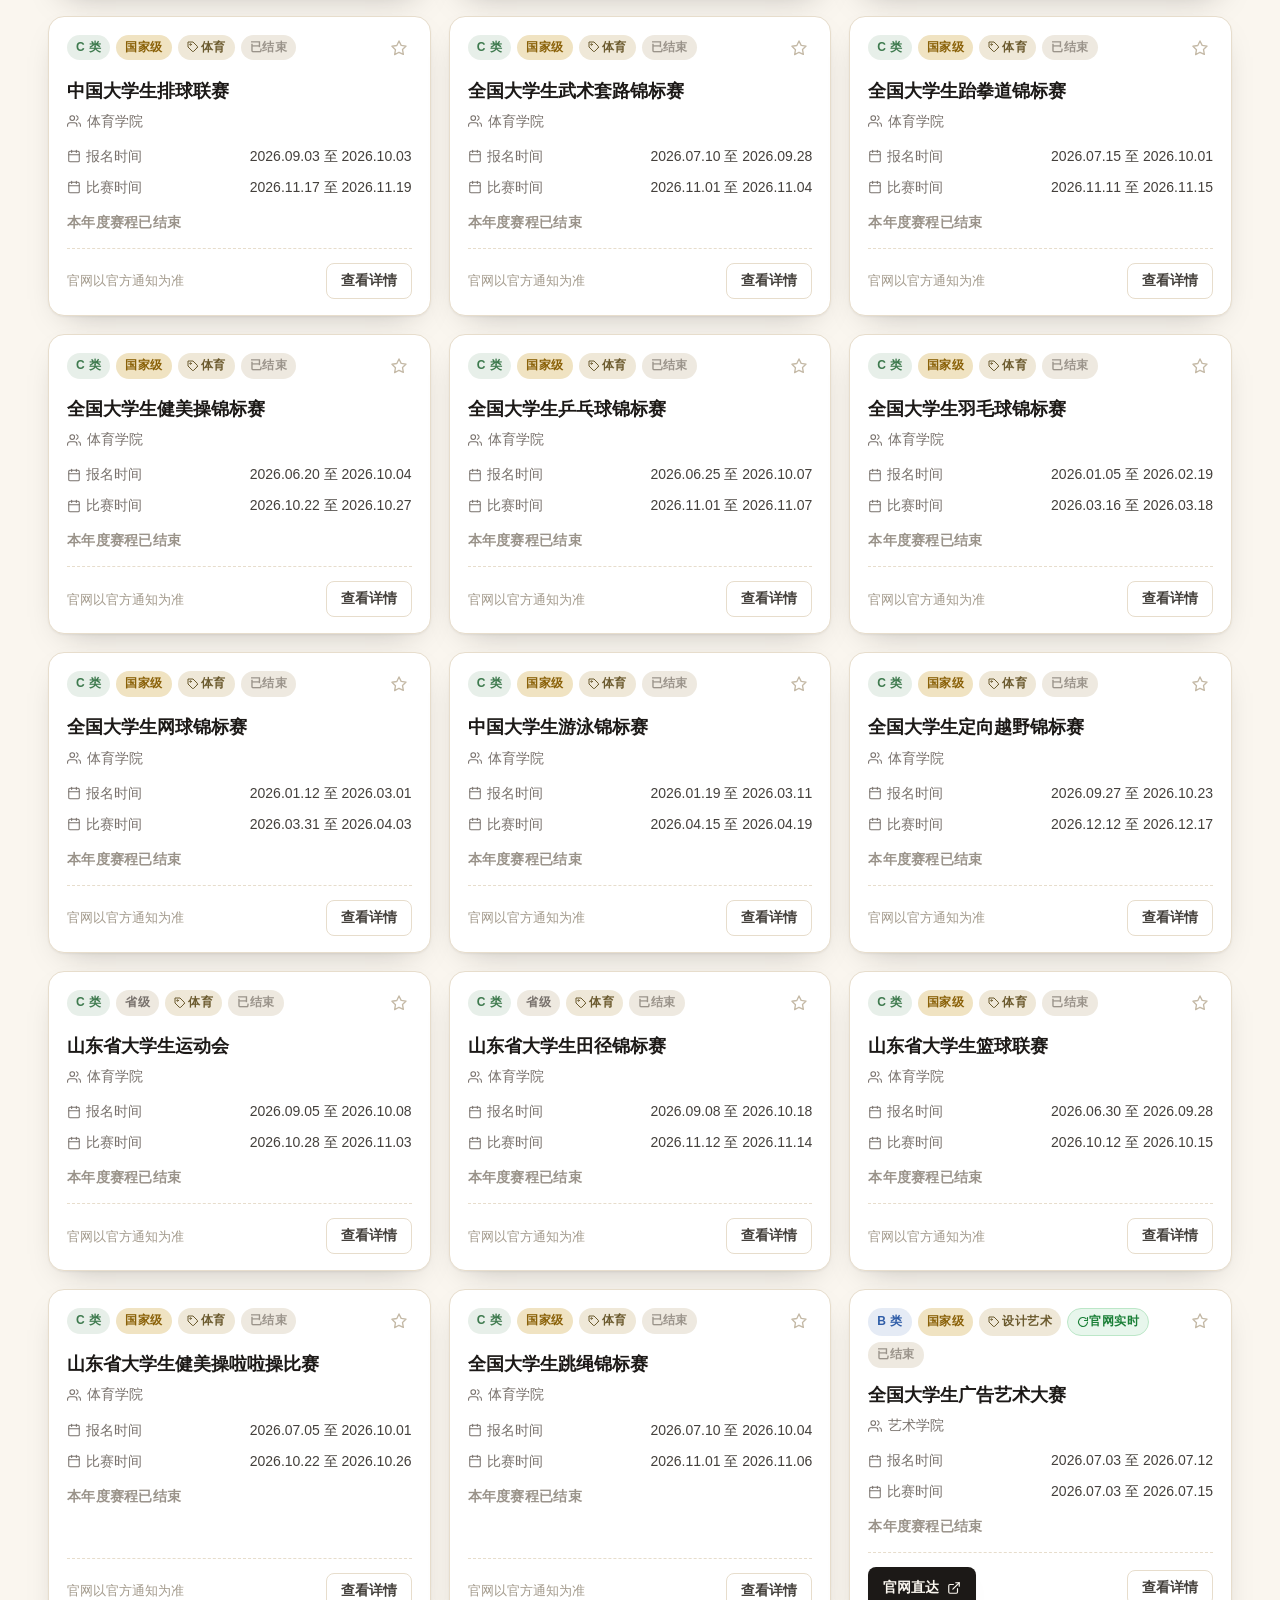
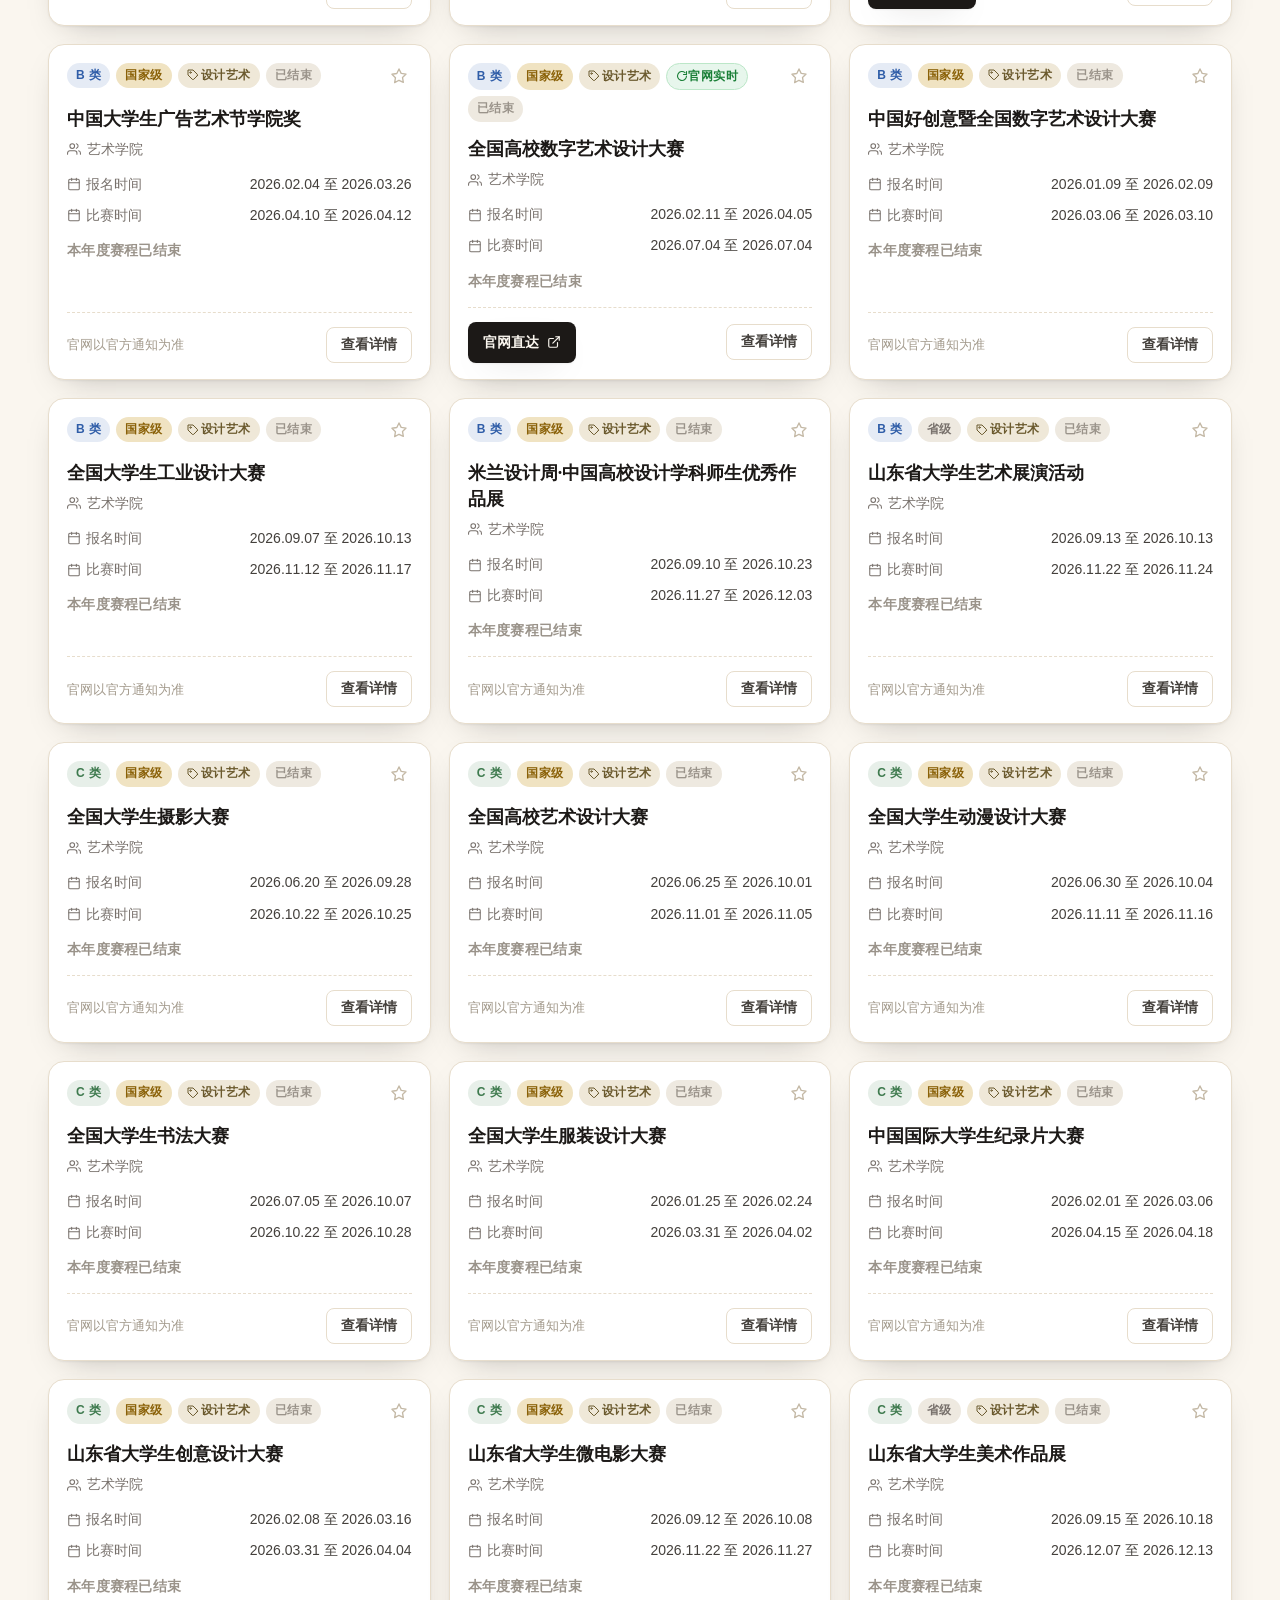
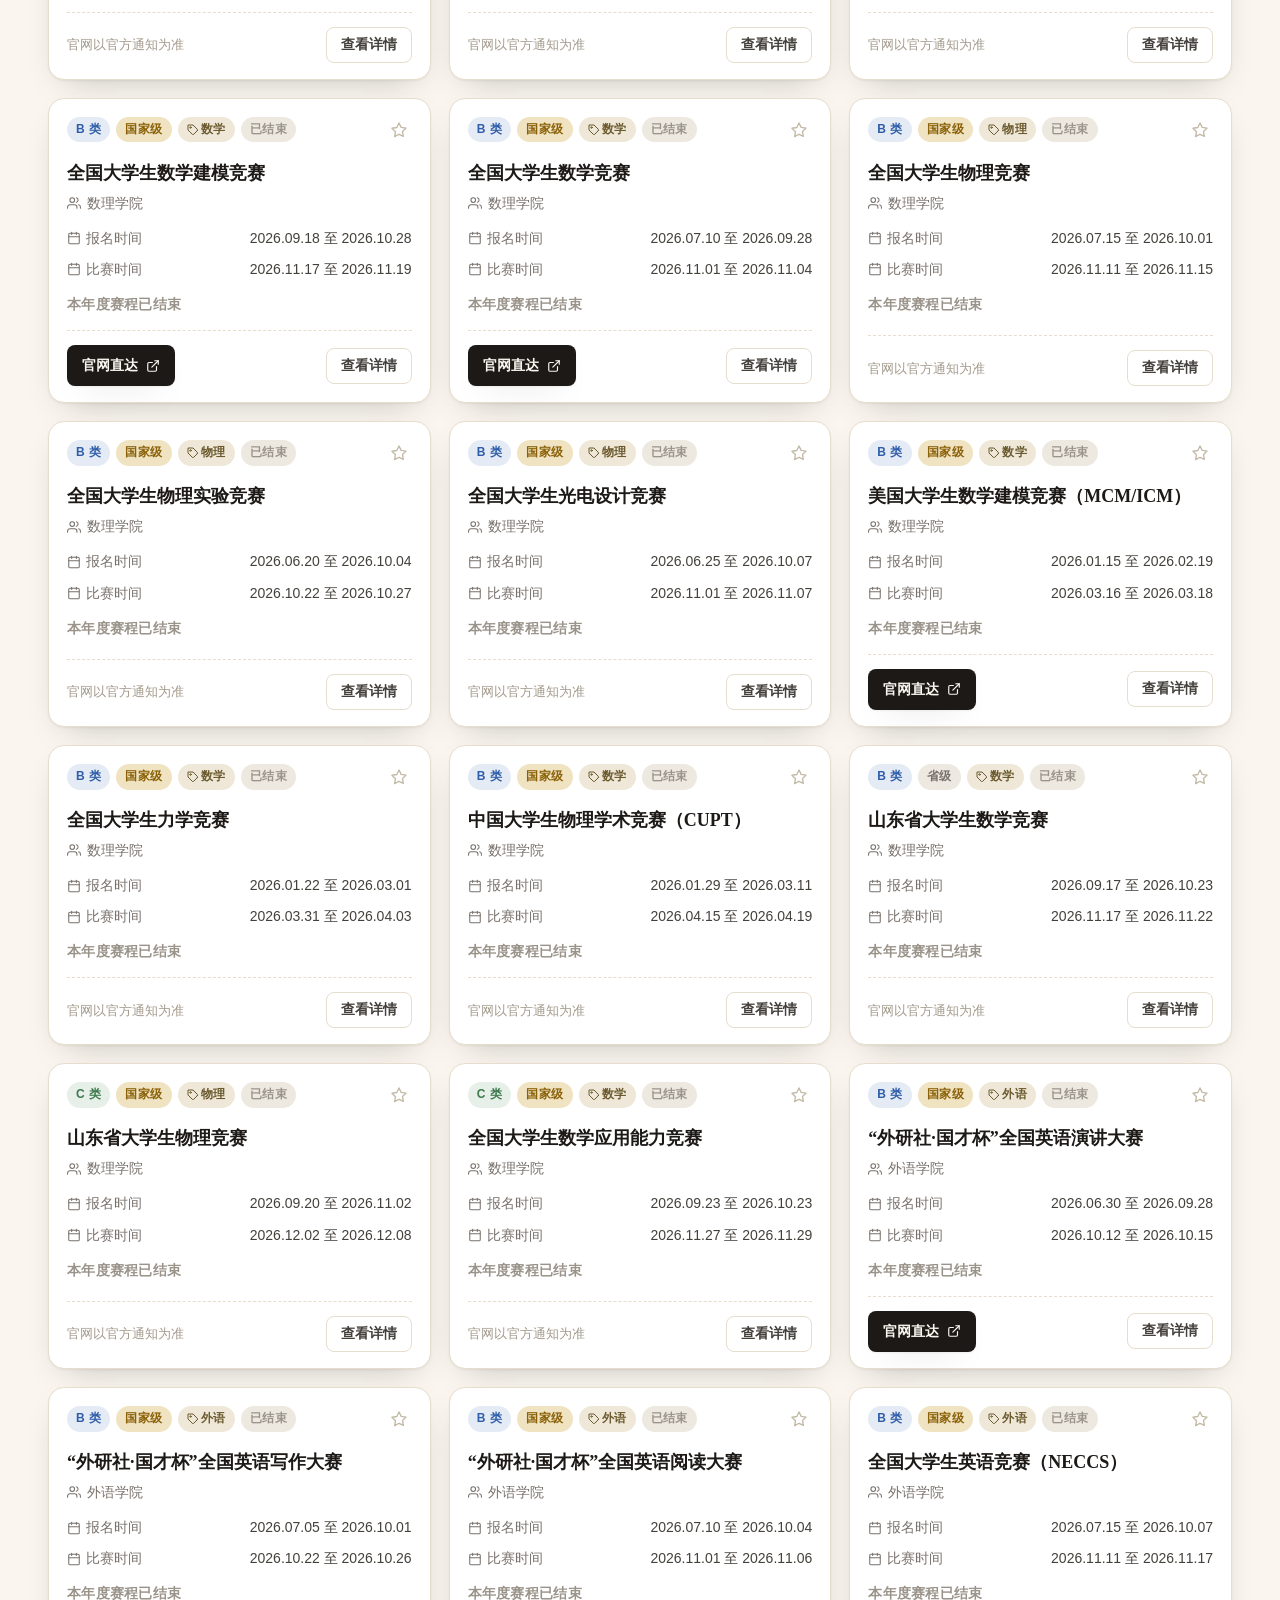
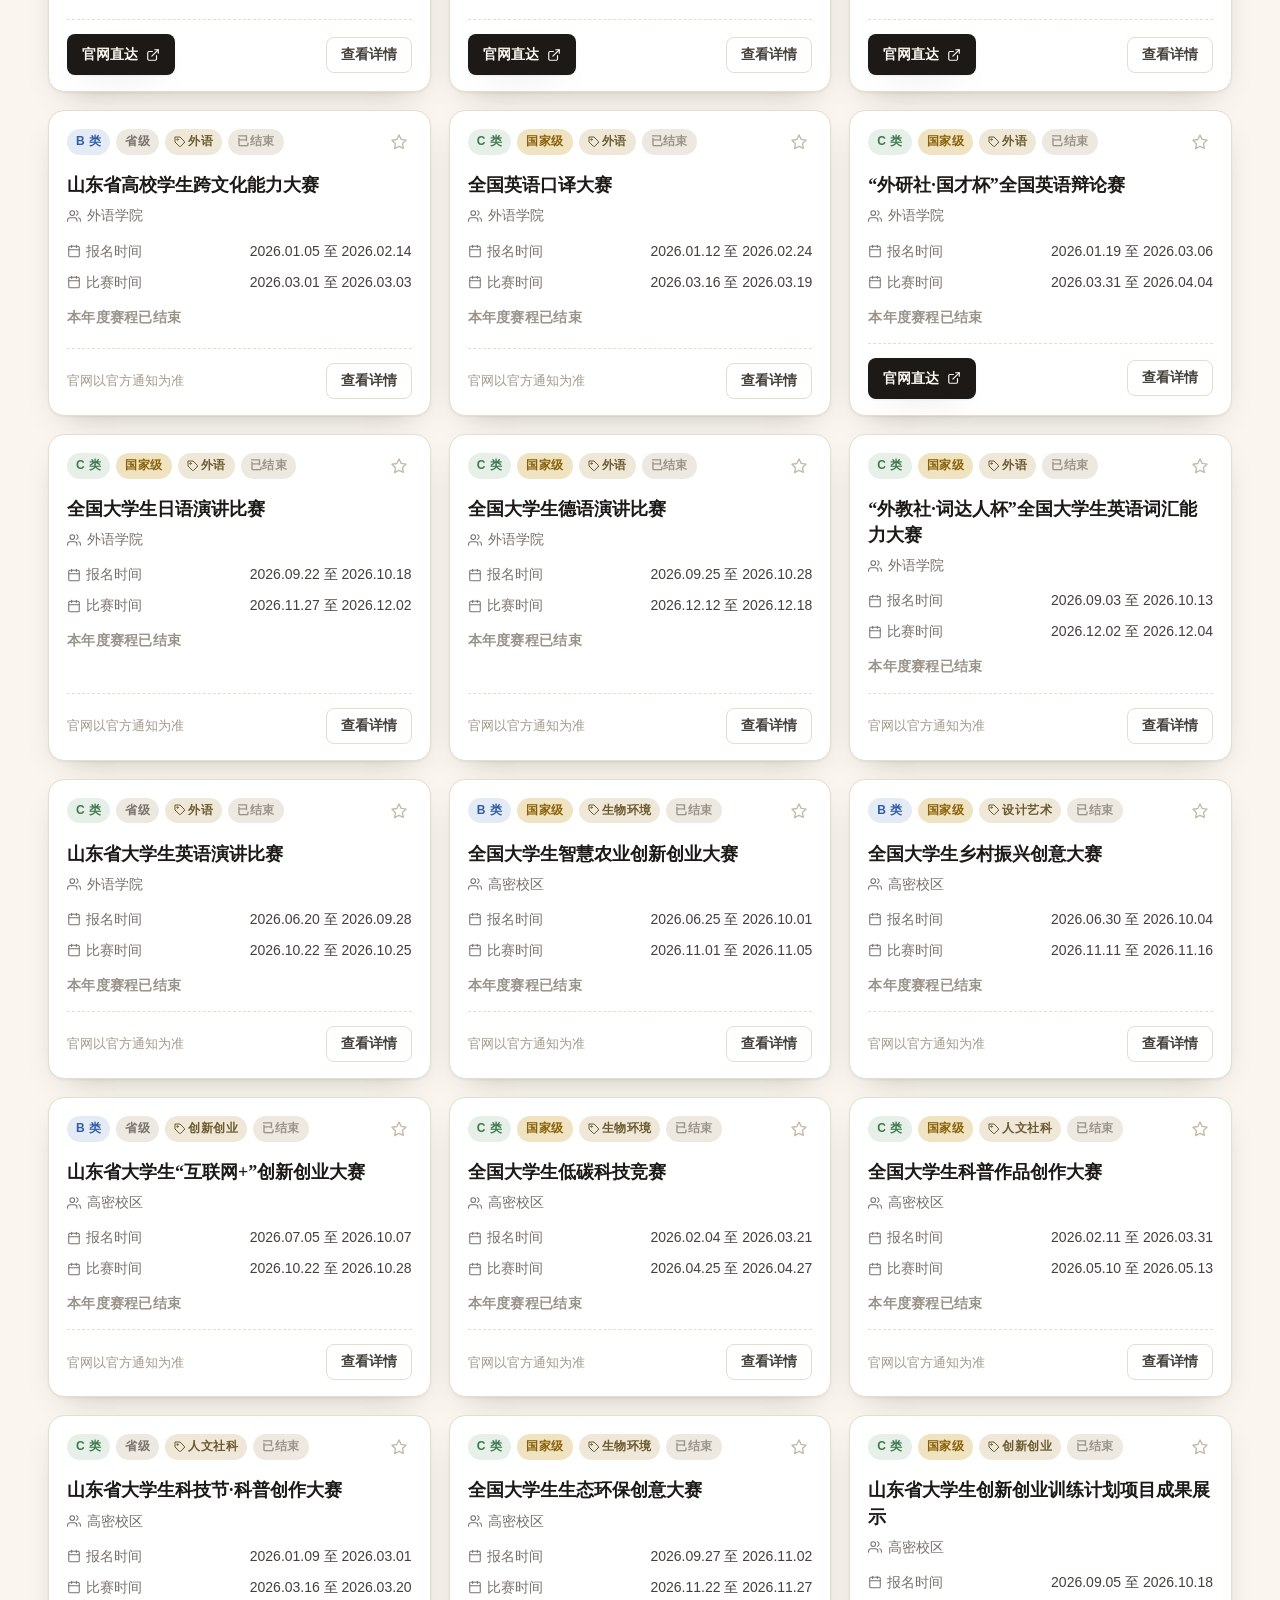
==== commit 613fce8c: "brand: 站点更名为「竞赛雷达」，去除校名指向；导入数据链接改为显式路径" ====
--- a/index.html
+++ b/index.html
@@ -3,7 +3,7 @@
 <head>
   <meta charset="UTF-8" />
   <meta name="viewport" content="width=device-width, initial-scale=1.0" />
-  <title>青科竞赛雷达 | 学科竞赛实时跟踪平台</title>
+  <title>竞赛雷达 | 学科竞赛实时跟踪平台</title>
   <meta name="description" content="学科竞赛实时跟踪平台：即将报名、报名中、报名倒计时、智能分类筛选与收藏提醒。数据可通过导入工具从各类认定目录文件生成。" />
   <link rel="icon" href="favicon.svg" type="image/svg+xml" />
   <link rel="stylesheet" href="style.css" />
@@ -13,14 +13,14 @@
     <header class="topbar">
       <a class="brand" href="#top" id="brand-link">
         <span class="brand-mark" aria-hidden="true">◎</span>
-        <span class="brand-name">青科竞赛雷达</span>
+        <span class="brand-name">竞赛雷达</span>
         <span class="brand-sub">COMPETITION RADAR</span>
       </a>
       <nav class="topnav" aria-label="主导航">
         <a href="#list" id="nav-all">全部赛事</a>
         <button type="button" class="nav-link" id="nav-fav">我的收藏</button>
         <a href="#about" id="nav-about">数据说明</a>
-        <a href="tools/importer/" id="nav-import">导入数据</a>
+        <a href="tools/importer/index.html" id="nav-import">导入数据</a>
       </nav>
     </header>
 
@@ -29,12 +29,12 @@
         <span class="hero-watermark" aria-hidden="true">竞赛雷达</span>
         <div class="hero-inner">
           <p class="hero-eyebrow" id="hero-eyebrow">学科竞赛实时跟踪平台</p>
-          <h1 class="hero-title">青科竞赛雷达</h1>
+          <h1 class="hero-title">竞赛雷达</h1>
           <div class="hero-divider" aria-hidden="true"></div>
           <p class="hero-lead" id="hero-lead">195 项认定竞赛，报名时间、开赛时间一目了然。<br class="hero-br" />不错过每一次报名，不错过每一个机会。</p>
           <div class="hero-actions">
             <a class="btn btn-primary" href="#list">查看赛事</a>
-            <a class="btn btn-ghost" href="tools/importer/" id="hero-import">📥 导入 / 更新数据</a>
+            <a class="btn btn-ghost" href="tools/importer/index.html" id="hero-import">📥 导入 / 更新数据</a>
             <button type="button" class="btn btn-ghost" id="hero-fav">我的收藏</button>
           </div>
           <div class="hero-tags" aria-label="平台说明">
@@ -162,7 +162,7 @@
         <div class="about-grid">
           <div class="about-card">
             <h3>数据底座</h3>
-            <p id="about-base">赛事目录依据《2024 年度青岛科技大学学科竞赛认定目录》，共 <strong>195</strong> 项，分为 A / B / C 三类，国家级 / 省级两级。</p>
+            <p id="about-base">赛事目录依据《2024 年度学科竞赛认定目录》，共 <strong>195</strong> 项，分为 A / B / C 三类，国家级 / 省级两级。</p>
           </div>
           <div class="about-card">
             <h3>智能分类</h3>
@@ -183,9 +183,9 @@
 
     <footer class="footer">
       <div class="footer-inner">
-        <p class="footer-brand">青科竞赛雷达 · COMPETITION RADAR</p>
+        <p class="footer-brand">竞赛雷达 · COMPETITION RADAR</p>
         <p>为在校学生提供学科竞赛实时跟踪服务 · 数据来源可追溯 · 版权归各赛事组委会所有</p>
-        <p class="footer-note">© 2026 青科竞赛雷达 · 演示站点，赛事时间为示例数据</p>
+        <p class="footer-note">© 2026 竞赛雷达 · 演示站点，赛事时间为示例数据</p>
       </div>
     </footer>
 
@@ -206,6 +206,7 @@
   </div>
 
   <script src="data.js"></script>
+  <script src="meta-fix.js"></script>
   <script src="live-overrides.js"></script>
   <script src="app.js"></script>
 </body>
--- a/style.css
+++ b/style.css
@@ -87,7 +87,7 @@
 .hero-lead { margin: 0 auto; max-width: 560px; font-size: 17px; color: var(--ink-2); }
 .hero-actions { display: flex; justify-content: center; gap: 14px; margin-top: 30px; flex-wrap: wrap; }
 .hero-tags { display: flex; justify-content: center; gap: 10px; flex-wrap: wrap; margin-top: 34px; }
-.hero-tags span { font-size: 12px; color: var(--muted); padding: 6px 14px; border: 1px solid var(--line); border-radius: 999px; background: rgba(255, 255, 255, 0.5); }
+.hero-tags span { font-size: 13px; color: var(--muted); padding: 6px 14px; border: 1px solid var(--line); border-radius: 999px; background: rgba(255, 255, 255, 0.5); }
 
 /* 按钮 */
 .btn {
@@ -100,7 +100,7 @@
 .btn-primary:hover { background: #000; transform: translateY(-1px); }
 .btn-ghost { background: transparent; border-color: var(--line); color: var(--ink-2); }
 .btn-ghost:hover { border-color: var(--gold); color: var(--ink); }
-.btn-small { padding: 8px 14px; font-size: 13px; border-radius: 8px; }
+.btn-small { padding: 8px 14px; font-size: 14px; border-radius: 8px; }
 /* 数据总览 */
 .stats-strip {
   display: grid; grid-template-columns: repeat(5, 1fr); gap: 14px;
@@ -131,7 +131,7 @@
   color: var(--ink); line-height: 1.15; letter-spacing: 0.01em;
   font-variant-numeric: tabular-nums;
 }
-.stat-label { display: block; margin-top: 5px; font-size: 12px; color: var(--muted); letter-spacing: 0.05em; }
+.stat-label { display: block; margin-top: 5px; font-size: 13px; color: var(--muted); letter-spacing: 0.05em; }
 .stat-hot {
   background: linear-gradient(160deg, #fff8ec 0%, #fff 55%);
   border-color: #e8c987;
@@ -159,21 +159,21 @@
   background: #fff; font-size: 14px; color: var(--ink);
 }
 .search-box input:focus { outline: 2px solid var(--gold); outline-offset: 1px; border-color: var(--gold); }
-.select { padding: 10px 12px; border: 1px solid var(--line); border-radius: 10px; background: #fff; font-size: 14px; color: var(--ink); cursor: pointer; }
+.select { height: 40px; padding: 0 12px; border: 1px solid var(--line); border-radius: 10px; background: #fff; font-size: 15px; color: var(--ink); cursor: pointer; }
 .chip-groups { display: flex; flex-wrap: wrap; gap: 12px 22px; align-items: flex-start; }
-.chip-group { display: flex; align-items: center; gap: 8px; flex-wrap: wrap; }
-.chip-group-label { font-size: 12px; color: var(--muted); letter-spacing: 0.05em; flex: none; font-weight: 600; }
+.chip-group { display: flex; align-items: flex-start; gap: 8px; flex-wrap: wrap; }
+.chip-group-label { font-size: 14px; color: var(--muted); letter-spacing: 0.05em; flex: none; font-weight: 600; height: 40px; line-height: 40px; }
 .chips { display: flex; gap: 6px; flex-wrap: wrap; }
 .chip {
   border: 1px solid var(--line); background: #fff; color: var(--ink-2);
-  border-radius: 999px; padding: 6px 12px; font-size: 13px; cursor: pointer;
+  border-radius: 999px; height: 40px; padding: 0 14px; font-size: 14px; cursor: pointer; display: inline-flex; align-items: center; justify-content: center;
   transition: all 0.15s; user-select: none; line-height: 1.2;
 }
 .chip:hover { border-color: var(--gold); color: var(--ink); transform: translateY(-1px); }
 .chip.is-active { background: var(--ink); border-color: var(--ink); color: var(--paper); box-shadow: var(--shadow); }
 .chips-fields .chip.is-active { background: var(--gold-deep); border-color: var(--gold-deep); color: #fff; }
 .toolbar-toggles { display: flex; align-items: center; gap: 16px; flex-wrap: wrap; }
-.toggle { display: inline-flex; align-items: center; gap: 8px; font-size: 14px; color: var(--ink-2); cursor: pointer; user-select: none; }
+.toggle { display: inline-flex; align-items: center; gap: 8px; font-size: 15px; color: var(--ink-2); cursor: pointer; user-select: none; }
 .toggle input {
   appearance: none;
   -webkit-appearance: none;
@@ -201,7 +201,7 @@
 .toggle input:checked { background: var(--gold); }
 .toggle input:checked::after { transform: translateX(16px); }
 .toggle input:focus-visible { outline: 2px solid var(--gold); outline-offset: 2px; }
-.result-count { margin: 6px 2px 18px; font-size: 13px; color: var(--muted); }
+.result-count { margin: 6px 2px 18px; font-size: 14px; color: var(--muted); }
 .result-count strong { color: var(--ink); font-size: 15px; }
 
 /* 卡片 */
@@ -214,7 +214,7 @@
 .card:hover { transform: translateY(-3px); box-shadow: var(--shadow-lift); }
 .card-top { display: flex; align-items: flex-start; justify-content: space-between; gap: 10px; }
 .badges { display: flex; gap: 6px; flex-wrap: wrap; }
-.badge { display: inline-flex; align-items: center; font-size: 11px; font-weight: 700; letter-spacing: 0.04em; padding: 3px 9px; border-radius: 999px; white-space: nowrap; }
+.badge { display: inline-flex; align-items: center; font-size: 12px; font-weight: 700; letter-spacing: 0.04em; padding: 3px 9px; border-radius: 999px; white-space: nowrap; }
 .cat-A { background: rgba(181, 72, 45, 0.12); color: var(--cat-a); }
 .cat-B { background: rgba(47, 93, 168, 0.12); color: var(--cat-b); }
 .cat-C { background: rgba(62, 122, 78, 0.12); color: var(--cat-c); }
@@ -231,17 +231,17 @@
 .card-title { margin: 14px 0 6px; font-family: var(--font-serif); font-size: 18px; line-height: 1.45; }
 .card-title-btn { border: 0; background: none; padding: 0; text-align: left; font: inherit; font-weight: 700; color: var(--ink); }
 .card-title-btn:hover { color: var(--gold-deep); }
-.card-unit { display: flex; align-items: center; gap: 6px; margin: 0 0 12px; font-size: 13px; color: var(--muted); }
+.card-unit { display: flex; align-items: center; gap: 6px; margin: 0 0 12px; font-size: 14px; color: var(--muted); }
 .card-dates { margin: 0; display: grid; gap: 8px; }
-.card-dates > div { display: flex; align-items: center; justify-content: space-between; gap: 10px; font-size: 13px; }
+.card-dates > div { display: flex; align-items: center; justify-content: space-between; gap: 10px; font-size: 14px; }
 .card-dates dt { display: inline-flex; align-items: center; gap: 5px; color: var(--muted); }
 .card-dates dd { margin: 0; color: var(--ink-2); font-variant-numeric: tabular-nums; }
-.countdown { margin: 12px 0 14px; font-size: 13px; font-weight: 700; letter-spacing: 0.02em; }
+.countdown { margin: 12px 0 14px; font-size: 14px; font-weight: 700; letter-spacing: 0.02em; }
 .countdown-upcoming { color: var(--warn); }
 .countdown-open { color: var(--ok); }
 .countdown-ended { color: #9a938a; }
 .card-actions { display: flex; align-items: center; justify-content: space-between; gap: 10px; margin-top: auto; padding-top: 14px; border-top: 1px dashed var(--line); }
-.official-muted { font-size: 12px; color: #a39a8c; }
+.official-muted { font-size: 13px; color: #a39a8c; }
 
 /* 空状态 */
 .empty { text-align: center; padding: 60px 20px; color: var(--muted); }
@@ -253,13 +253,13 @@
 .about-grid { display: grid; grid-template-columns: repeat(auto-fit, minmax(260px, 1fr)); gap: 16px; }
 .about-card { background: #fff; border: 1px solid var(--line); border-radius: 16px; padding: 22px; }
 .about-card h3 { margin: 0 0 10px; font-family: var(--font-serif); font-size: 17px; color: var(--gold-deep); }
-.about-card p { margin: 0; font-size: 14px; color: var(--ink-2); }
+.about-card p { margin: 0; font-size: 15px; color: var(--ink-2); }
 
 /* 页脚 */
 .footer { border-top: 1px solid var(--line); background: var(--paper-2); padding: 34px clamp(16px, 4vw, 48px); }
 .footer-inner { max-width: 1280px; margin: 0 auto; text-align: center; }
 .footer-brand { margin: 0 0 6px; font-family: var(--font-serif); font-weight: 700; letter-spacing: 0.1em; }
-.footer p { margin: 4px 0; font-size: 12.5px; color: var(--muted); }
+.footer p { margin: 4px 0; font-size: 13.5px; color: var(--muted); }
 
 /* 详情弹窗 */
 .modal-backdrop {
@@ -312,5 +312,5 @@
 }
 /* 官网实时标记与数据新鲜度 */
 .live-badge { background: #e7f6ec; color: #1a7f37; border: 1px solid #bce7c8; }
-.live-note { display: block; margin-top: 8px; font-size: 12.5px; color: #1a7f37; }
-.data-fresh { margin-top: 10px !important; font-size: 12.5px; color: var(--muted); }
+.live-note { display: block; margin-top: 8px; font-size: 13.5px; color: #1a7f37; }
+.data-fresh { margin-top: 10px !important; font-size: 13.5px; color: var(--muted); }
